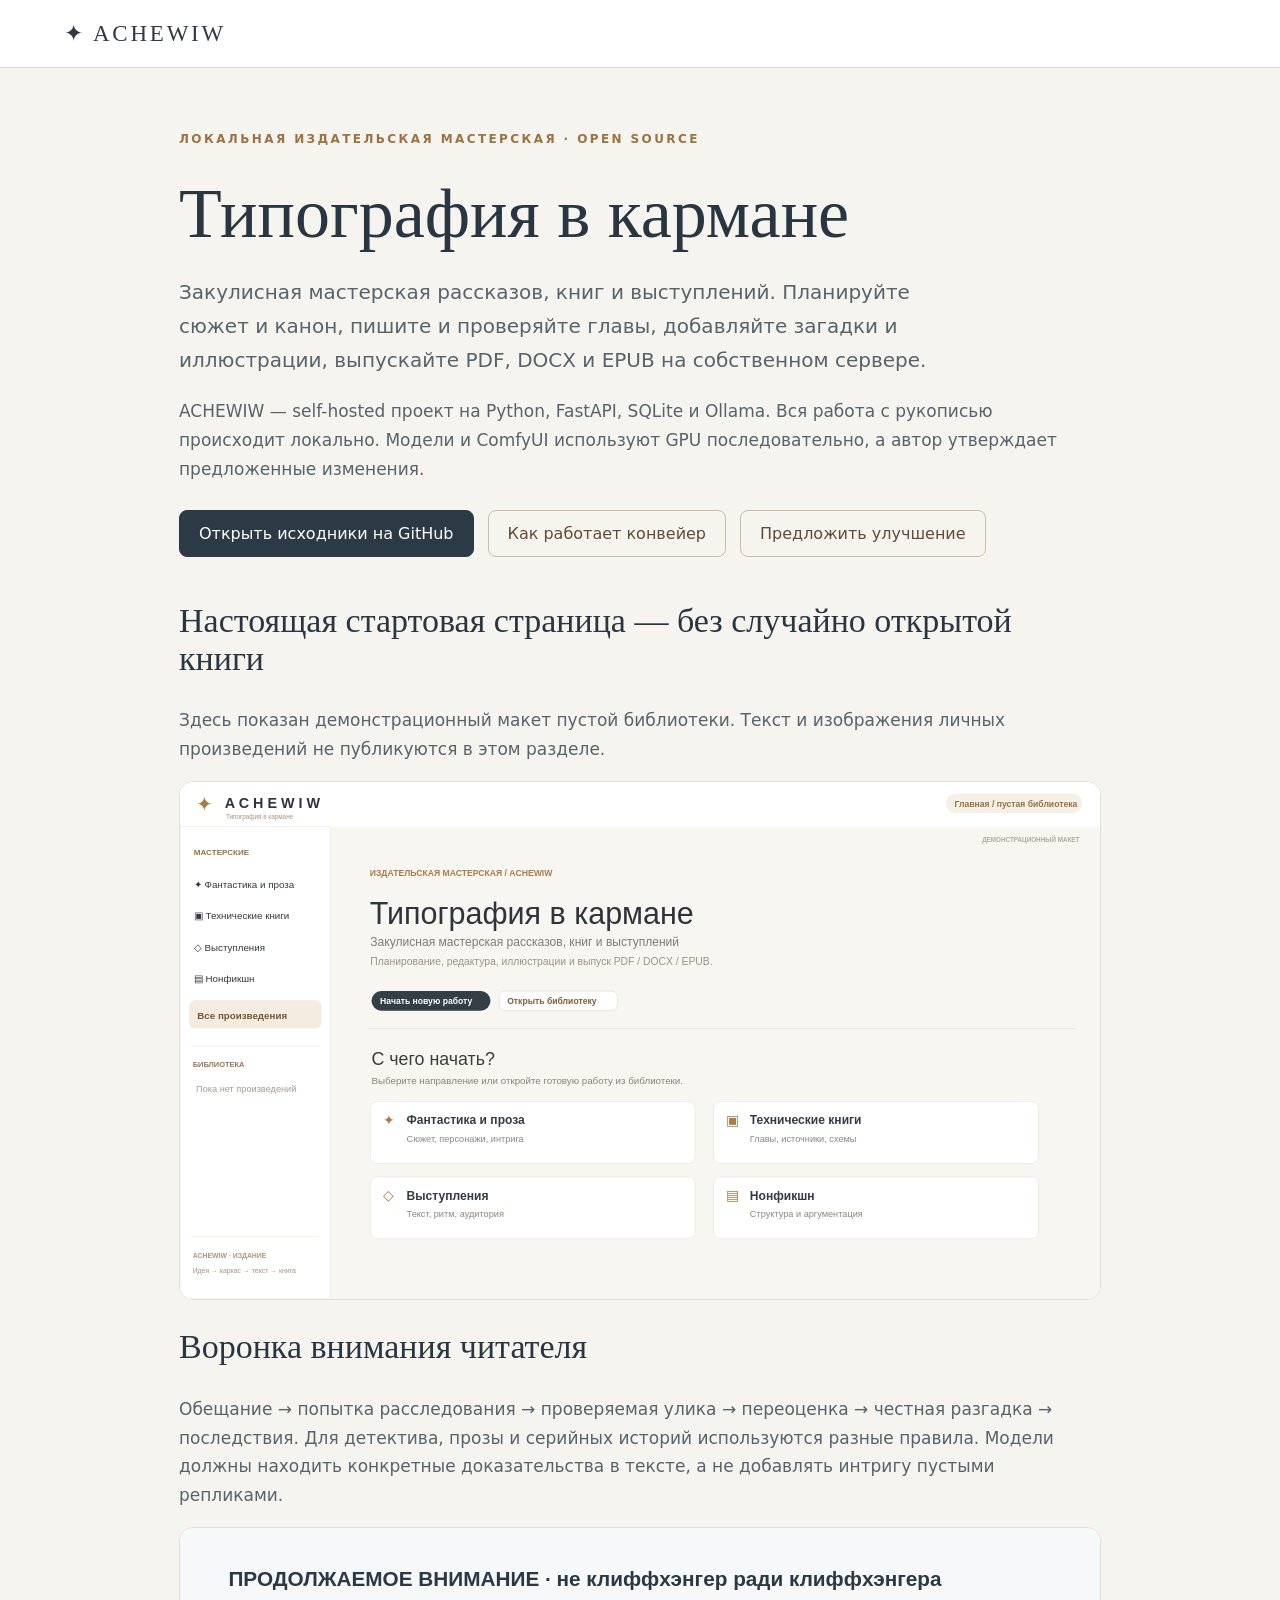
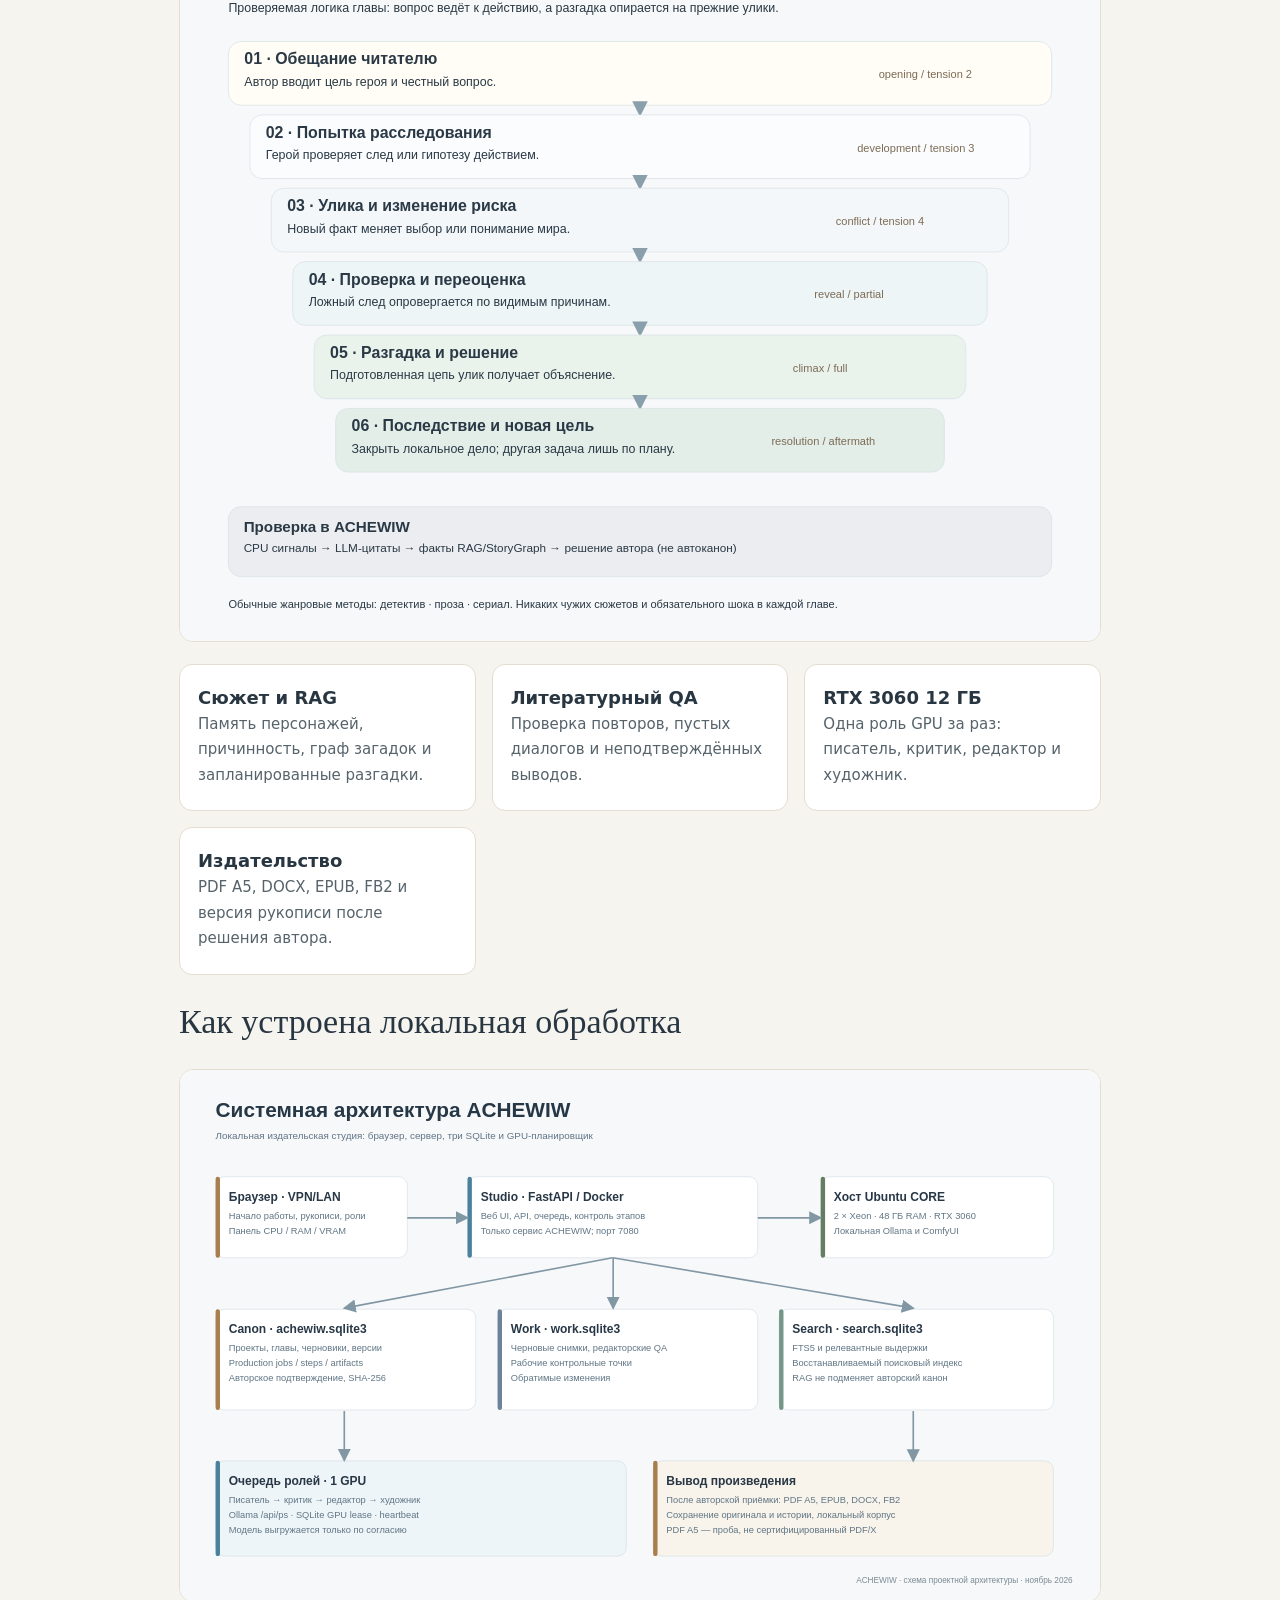
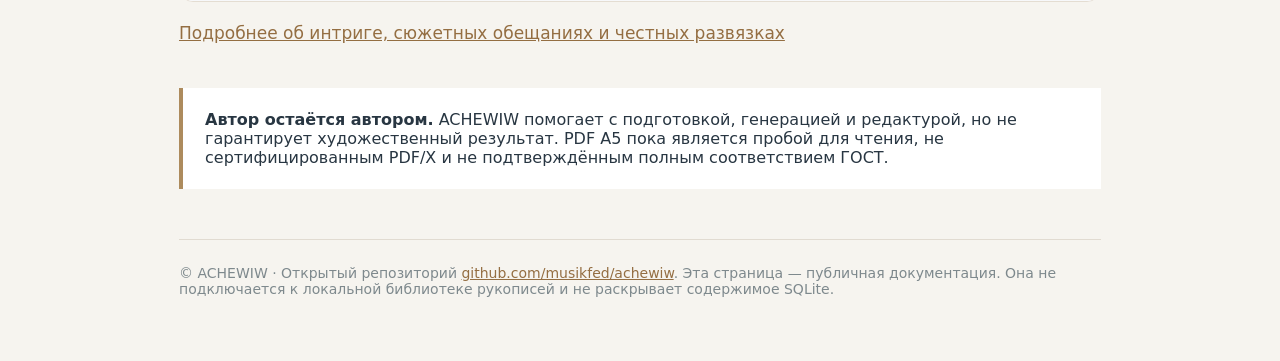
==== docs/index.html @ aec00245 "feat(discoverability): static SEO landing for optional GitHub Pages, separate from private manuscrip" ====
<!doctype html>
<html lang="ru">
<head>
  <meta charset="utf-8">
  <meta name="viewport" content="width=device-width,initial-scale=1">
  <title>ACHEWIW — Типография в кармане | Локальный ИИ для книг, рассказов и EPUB</title>
  <meta name="description" content="ACHEWIW — локальная издательская студия на Ollama, FastAPI и SQLite. Планируйте романы, интриги и загадки, проверяйте рукописи, создавайте иллюстрации и выпускайте PDF, DOCX, EPUB.">
  <meta name="robots" content="index,follow">
  <link rel="canonical" href="https://musikfed.github.io/achewiw/">
  <meta property="og:type" content="website">
  <meta property="og:locale" content="ru_RU">
  <meta property="og:title" content="ACHEWIW — Типография в кармане">
  <meta property="og:description" content="Локальный ИИ-редактор, воронка внимания, RAG, иллюстрации и выпуск EPUB/PDF/DOCX. Автор контролирует рукопись.">
  <meta property="og:url" content="https://musikfed.github.io/achewiw/">
  <meta property="og:image" content="https://musikfed.github.io/achewiw/media/achewiw-social-preview.svg">
  <meta name="theme-color" content="#283643">
  <script type="application/ld+json">{
    "@context":"https://schema.org",
    "@type":"SoftwareSourceCode",
    "name":"ACHEWIW — Типография в кармане",
    "alternateName":"ACHEWIW StoryEngine",
    "description":"Self-hosted book writing and publishing studio with Ollama, SQLite, RAG, author-controlled narrative QA, ComfyUI artwork and EPUB/PDF/DOCX exports.",
    "codeRepository":"https://github.com/musikfed/achewiw",
    "url":"https://musikfed.github.io/achewiw/",
    "programmingLanguage":["Python","JavaScript"],
    "keywords":"ollama, local AI writing, author-controlled editing, Russian books, EPUB, PDF, FastAPI, SQLite, ComfyUI"
  }</script>
  <style>
  :root{font-family:system-ui,-apple-system,"Segoe UI",sans-serif;color:#283642;background:#f6f4ef}
  *{box-sizing:border-box}body{margin:0}main{max-width:1050px;margin:auto;padding:clamp(20px,5vw,70px)}
  header{background:#fff;border-bottom:1px solid #e1dbd1;padding:20px clamp(20px,5vw,70px)}
  header a{font-family:Georgia,serif;color:#2c3b46;font-size:23px;letter-spacing:.12em;text-decoration:none}
  h1,h2{font-family:Georgia,serif;font-weight:400}h1{font-size:clamp(42px,6vw,70px);margin:.4em 0 .3em}
  h2{font-size:clamp(25px,3vw,34px)}.eyebrow{letter-spacing:.2em;color:#9a7342;font-size:12px;font-weight:700}
  p{line-height:1.7;color:#56636b;font-size:17px}.intro{font-size:20px;max-width:780px}
  .actions{display:flex;flex-wrap:wrap;gap:14px;margin:26px 0 45px}.actions a{display:inline-block;padding:13px 19px;border-radius:8px;border:1px solid #cbbca7;text-decoration:none;color:#604b37}
  .actions .main{background:#2c3a45;border-color:#2c3a45;color:#fff}
  img{display:block;max-width:100%;height:auto;border:1px solid #e4ddd2;border-radius:14px;background:white}
  .grid{display:grid;grid-template-columns:repeat(auto-fit,minmax(240px,1fr));gap:16px;margin:22px 0}
  .grid article{background:#fff;border:1px solid #e5ddd2;border-radius:13px;padding:18px}
  .grid h3{font-size:18px;margin:4px 0}.grid p{margin:4px 0;font-size:15px}
  .note{padding:22px;border-left:4px solid #ad8b5d;background:#fff;margin:40px 0}
  footer{border-top:1px solid #e1dbd1;padding-top:25px;margin-top:50px;font-size:14px;color:#7e898d}
  a{color:#946e42}a:focus-visible{outline:3px solid #bc8b4b;outline-offset:3px}
  </style>
</head>
<body>
<header><a href="https://github.com/musikfed/achewiw">✦ ACHEWIW</a></header>
<main>
  <div class="eyebrow">ЛОКАЛЬНАЯ ИЗДАТЕЛЬСКАЯ МАСТЕРСКАЯ · OPEN SOURCE</div>
  <h1>Типография в кармане</h1>
  <p class="intro">Закулисная мастерская рассказов, книг и выступлений. Планируйте сюжет и канон, пишите и проверяйте главы, добавляйте загадки и иллюстрации, выпускайте PDF, DOCX и EPUB на собственном сервере.</p>
  <p>ACHEWIW — self-hosted проект на Python, FastAPI, SQLite и Ollama. Вся работа с рукописью происходит локально. Модели и ComfyUI используют GPU последовательно, а автор утверждает предложенные изменения.</p>
  <div class="actions">
    <a class="main" href="https://github.com/musikfed/achewiw">Открыть исходники на GitHub</a>
    <a href="https://github.com/musikfed/achewiw/blob/main/docs/CONVEYOR-RTX3060-RU.md">Как работает конвейер</a>
    <a href="https://github.com/musikfed/achewiw/issues">Предложить улучшение</a>
  </div>
  <h2>Настоящая стартовая страница — без случайно открытой книги</h2>
  <p>Здесь показан демонстрационный макет пустой библиотеки. Текст и изображения личных произведений не публикуются в этом разделе.</p>
  <img src="media/achewiw-home.svg" alt="Главная ACHEWIW: выбор мастерской, пустая библиотека, создание книги с нуля" width="1600" height="900" loading="lazy">
  <h2>Воронка внимания читателя</h2>
  <p>Обещание → попытка расследования → проверяемая улика → переоценка → честная разгадка → последствия. Для детектива, прозы и серийных историй используются разные правила. Модели должны находить конкретные доказательства в тексте, а не добавлять интригу пустыми репликами.</p>
  <img src="architecture/architecture-reader-attention.svg" alt="Воронка читательского внимания: крючок, улика, расследование, развязка и последствия" width="1330" height="1030" loading="lazy">
  <div class="grid">
    <article><h3>Сюжет и RAG</h3><p>Память персонажей, причинность, граф загадок и запланированные разгадки.</p></article>
    <article><h3>Литературный QA</h3><p>Проверка повторов, пустых диалогов и неподтверждённых выводов.</p></article>
    <article><h3>RTX 3060 12 ГБ</h3><p>Одна роль GPU за раз: писатель, критик, редактор и художник.</p></article>
    <article><h3>Издательство</h3><p>PDF A5, DOCX, EPUB, FB2 и версия рукописи после решения автора.</p></article>
  </div>
  <h2>Как устроена локальная обработка</h2>
  <img src="architecture/architecture-system.svg" alt="Архитектура ACHEWIW: локальный браузер, FastAPI, SQLite, Ollama, ComfyUI" width="1680" height="970" loading="lazy">
  <p><a href="https://github.com/musikfed/achewiw/blob/main/docs/READER-RETENTION-MYSTERY-RU.md">Подробнее об интриге, сюжетных обещаниях и честных развязках</a></p>
  <aside class="note"><strong>Автор остаётся автором.</strong> ACHEWIW помогает с подготовкой, генерацией и редактурой, но не гарантирует художественный результат. PDF A5 пока является пробой для чтения, не сертифицированным PDF/X и не подтверждённым полным соответствием ГОСТ.</aside>
  <footer>© ACHEWIW · Открытый репозиторий <a href="https://github.com/musikfed/achewiw">github.com/musikfed/achewiw</a>. Эта страница — публичная документация. Она не подключается к локальной библиотеке рукописей и не раскрывает содержимое SQLite.</footer>
</main>
</body></html>
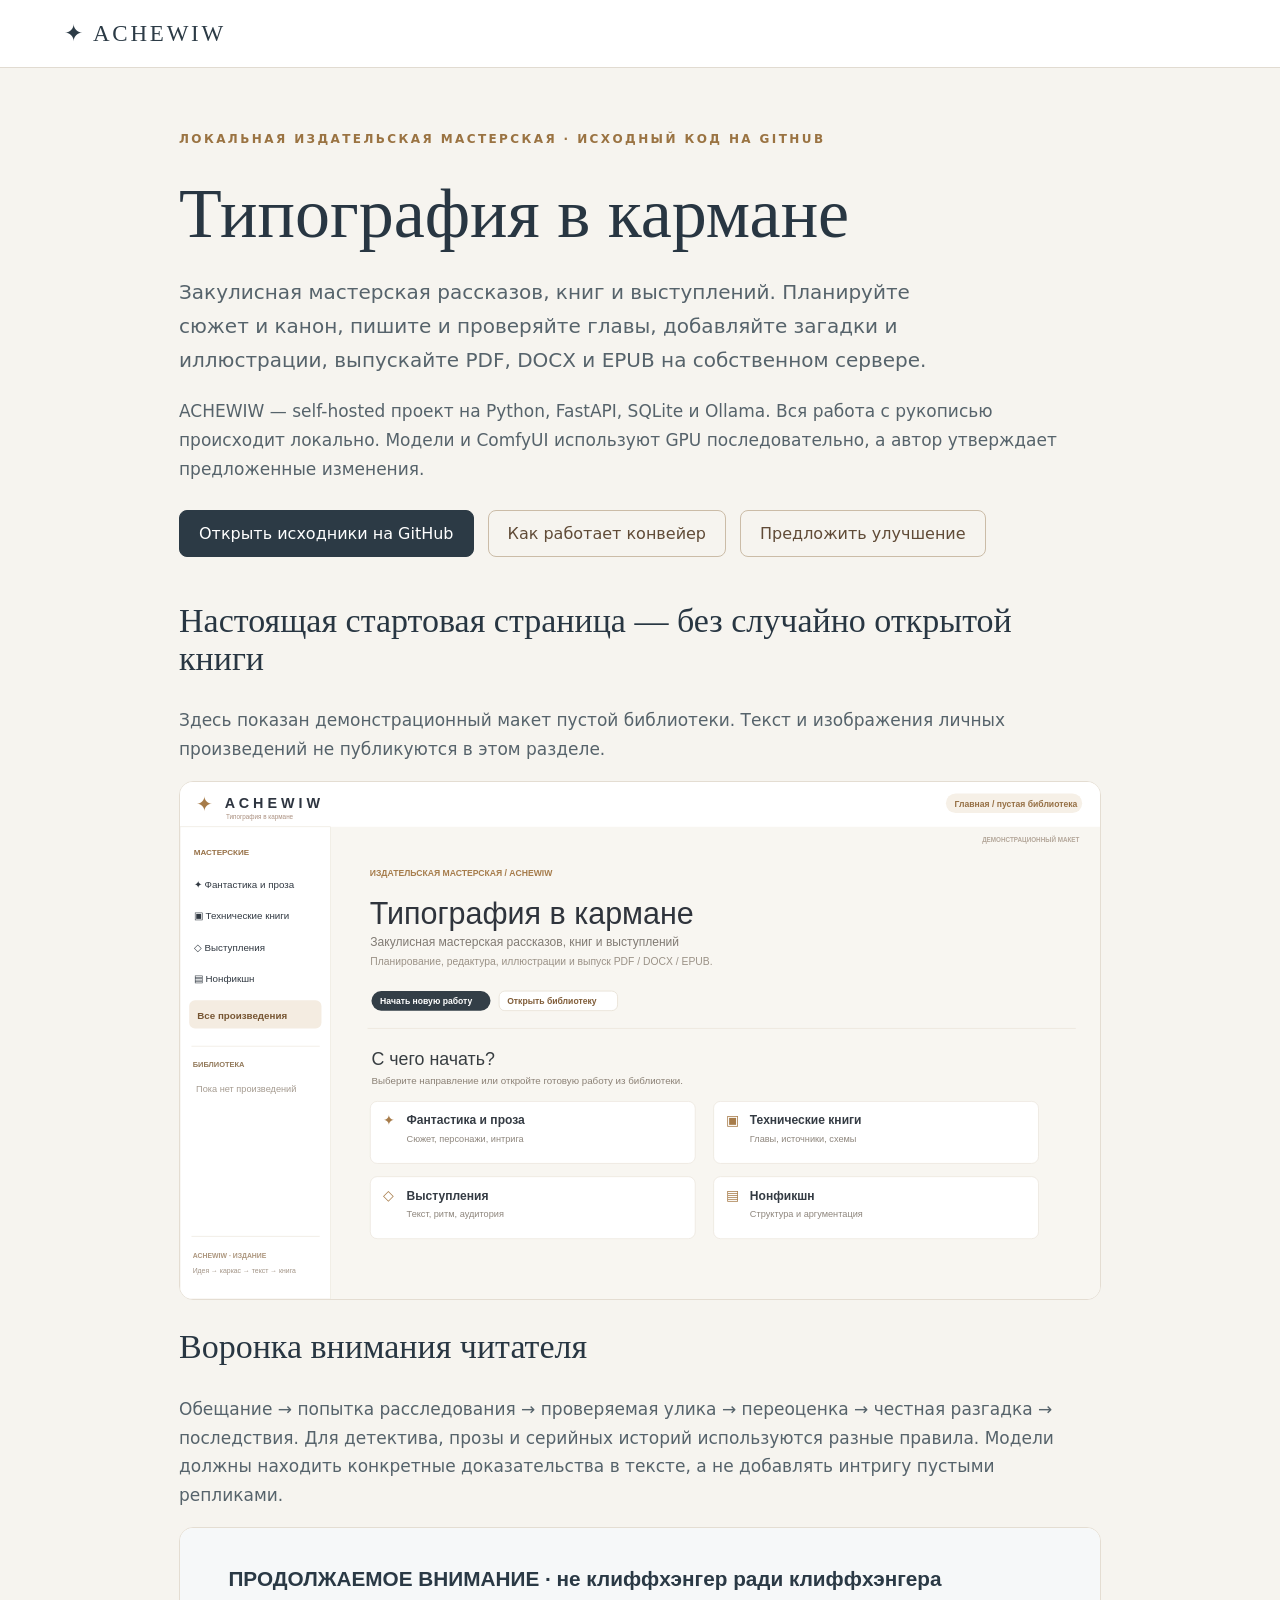
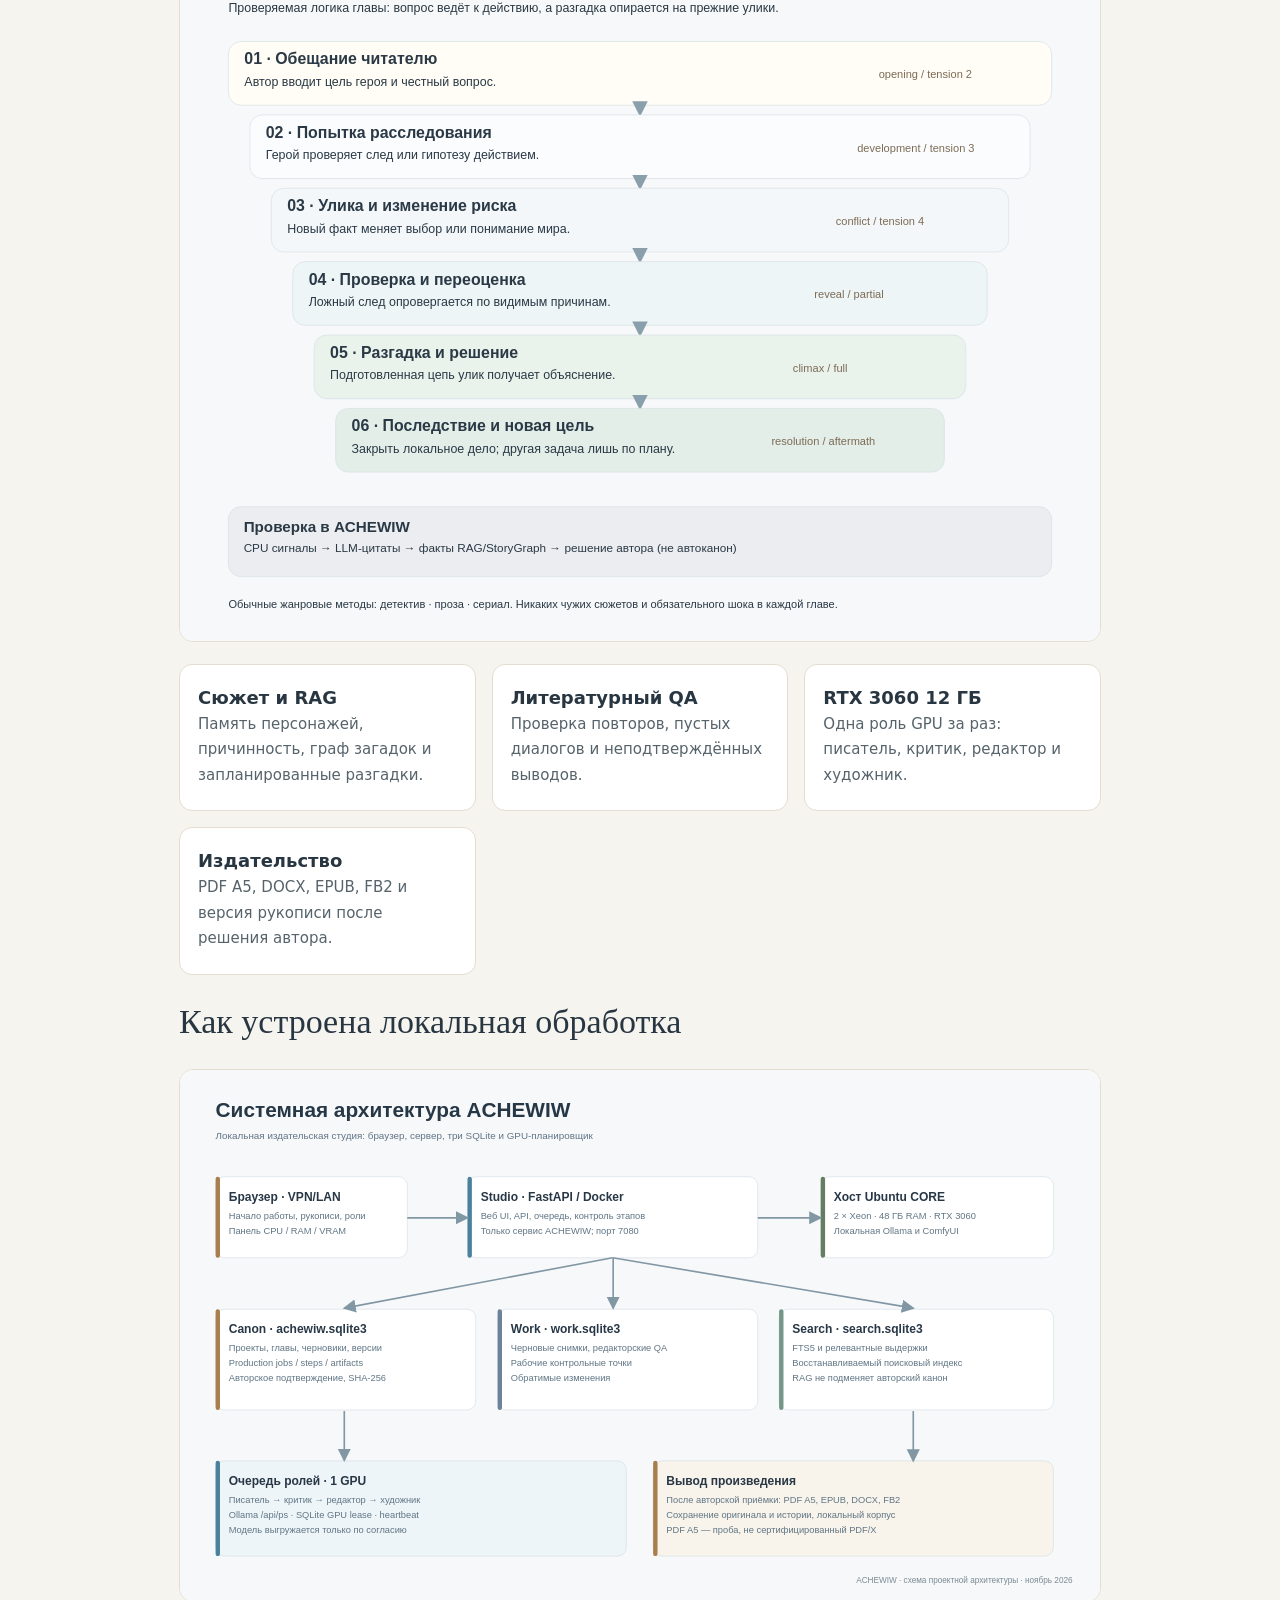
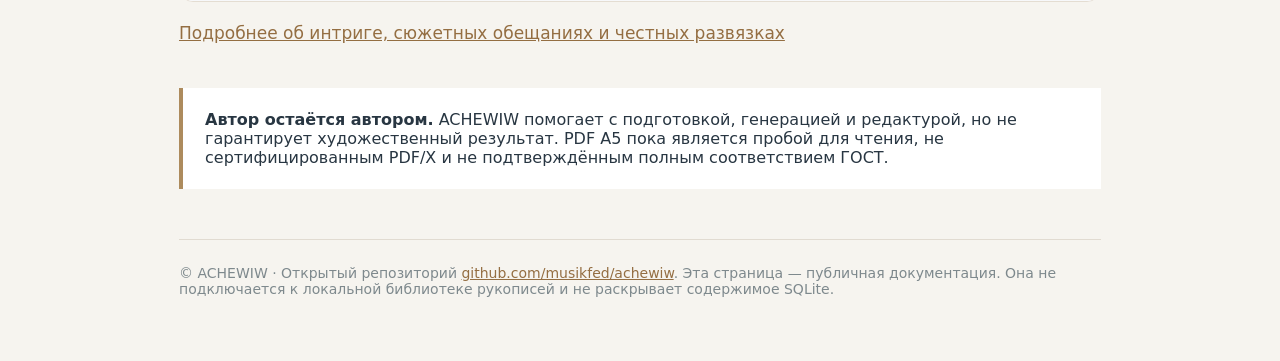
==== commit 99cece23: "docs(seo): distinguish publicly visible source from legally licensed open-source software" ====
--- a/docs/index.html
+++ b/docs/index.html
@@ -47,7 +47,7 @@
 <body>
 <header><a href="https://github.com/musikfed/achewiw">✦ ACHEWIW</a></header>
 <main>
-  <div class="eyebrow">ЛОКАЛЬНАЯ ИЗДАТЕЛЬСКАЯ МАСТЕРСКАЯ · OPEN SOURCE</div>
+  <div class="eyebrow">ЛОКАЛЬНАЯ ИЗДАТЕЛЬСКАЯ МАСТЕРСКАЯ · ИСХОДНЫЙ КОД НА GITHUB</div>
   <h1>Типография в кармане</h1>
   <p class="intro">Закулисная мастерская рассказов, книг и выступлений. Планируйте сюжет и канон, пишите и проверяйте главы, добавляйте загадки и иллюстрации, выпускайте PDF, DOCX и EPUB на собственном сервере.</p>
   <p>ACHEWIW — self-hosted проект на Python, FastAPI, SQLite и Ollama. Вся работа с рукописью происходит локально. Модели и ComfyUI используют GPU последовательно, а автор утверждает предложенные изменения.</p>
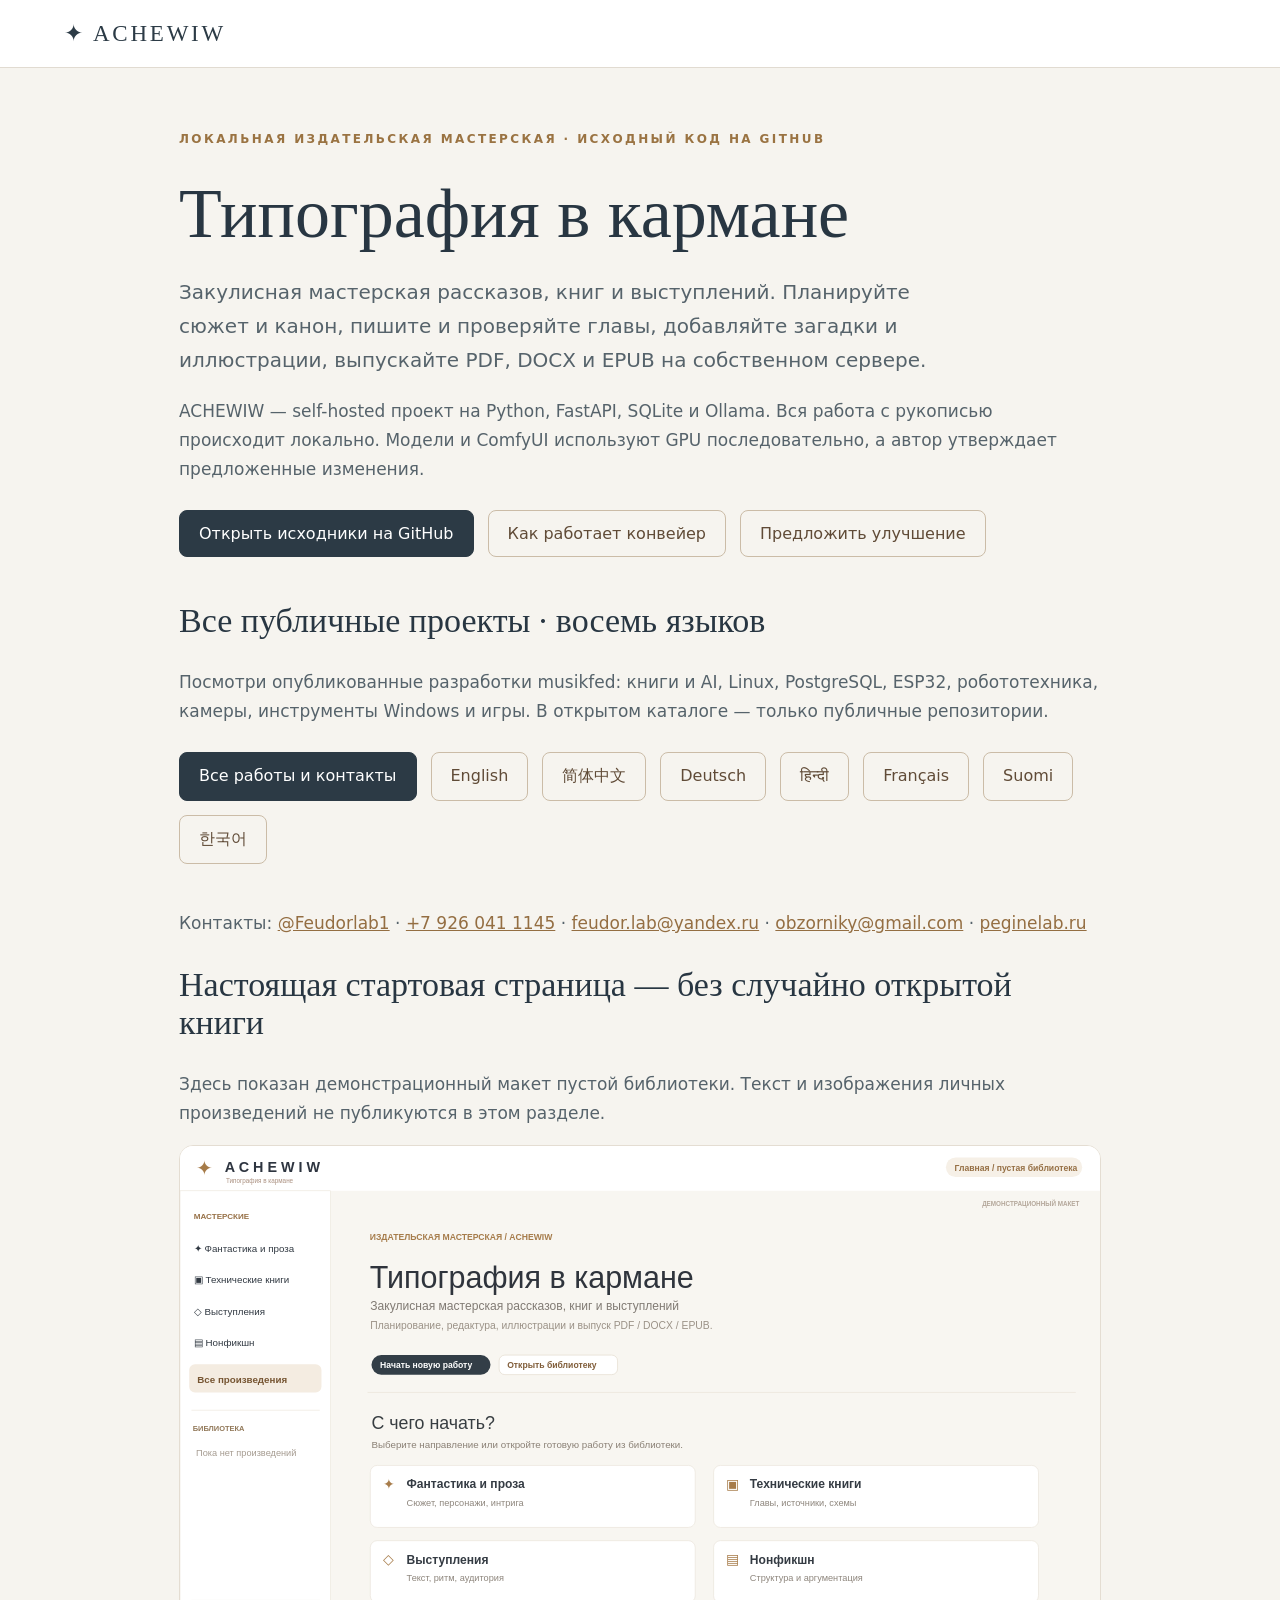
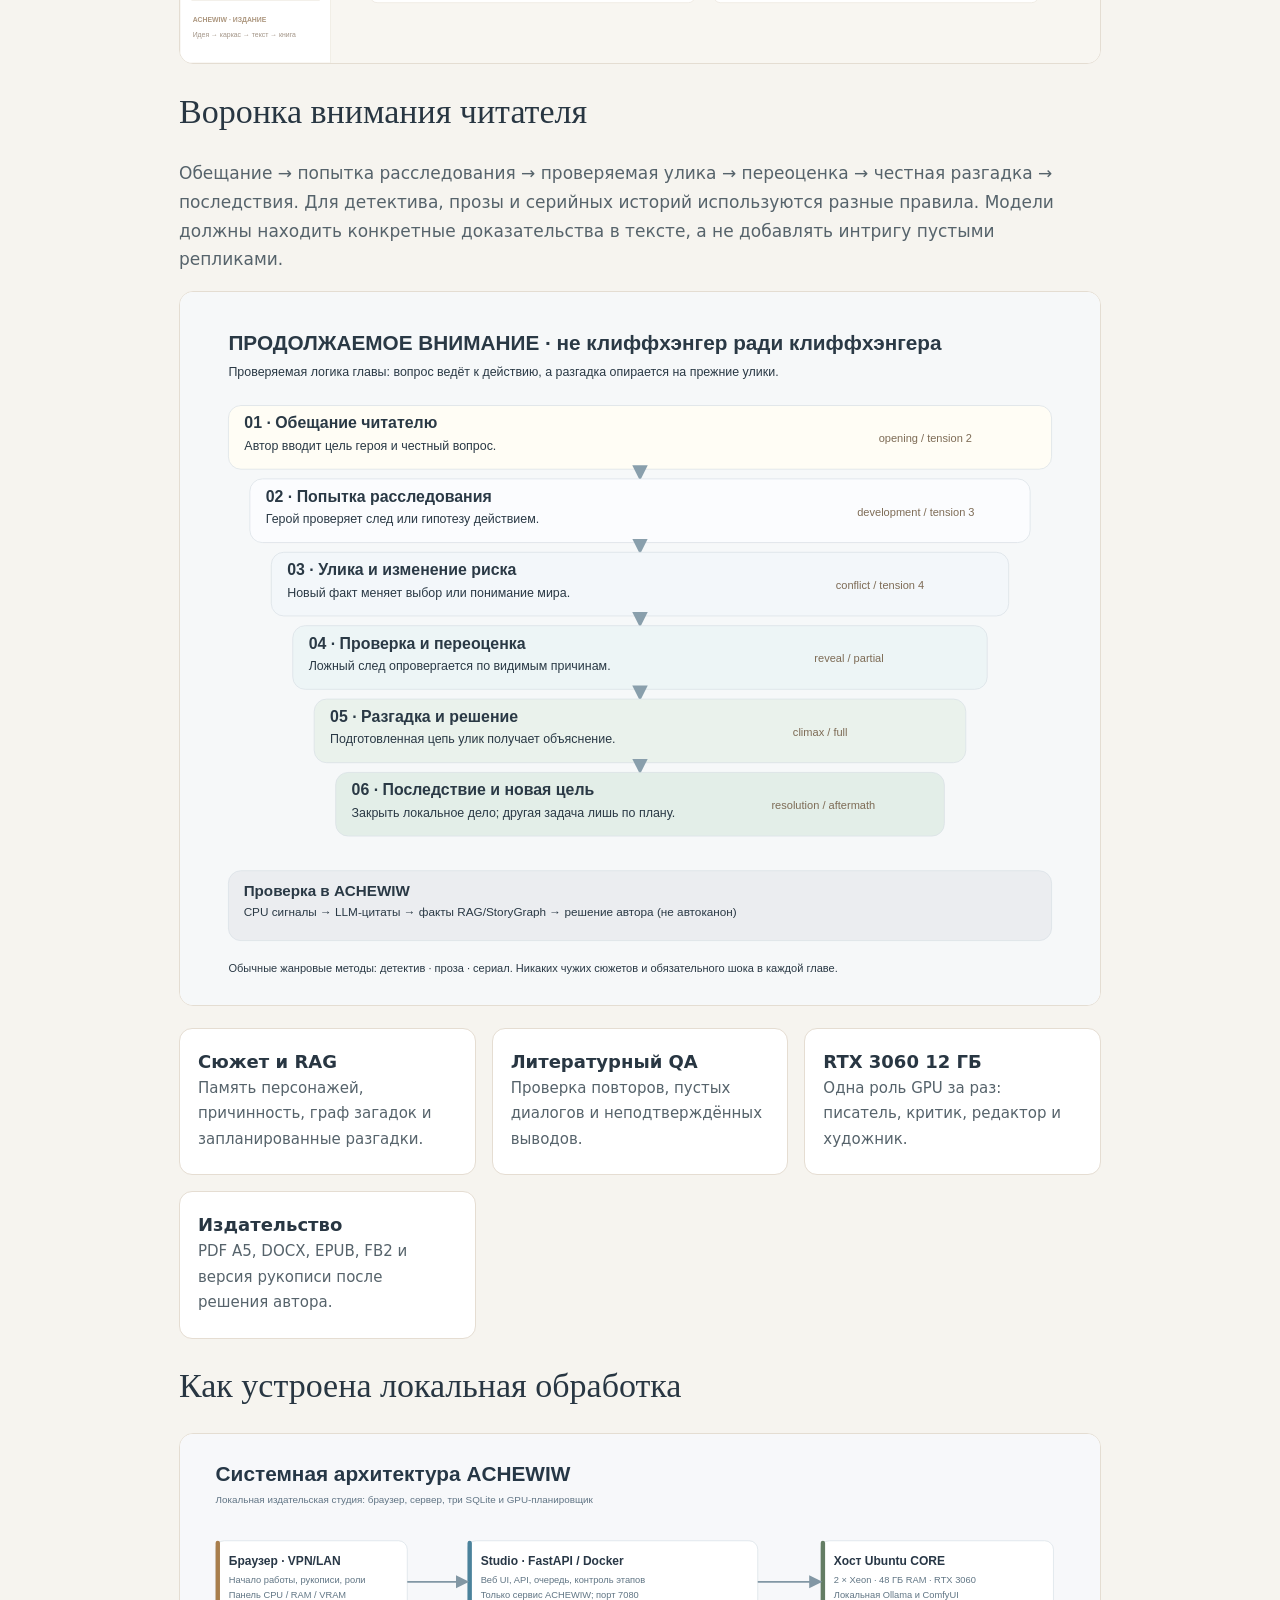
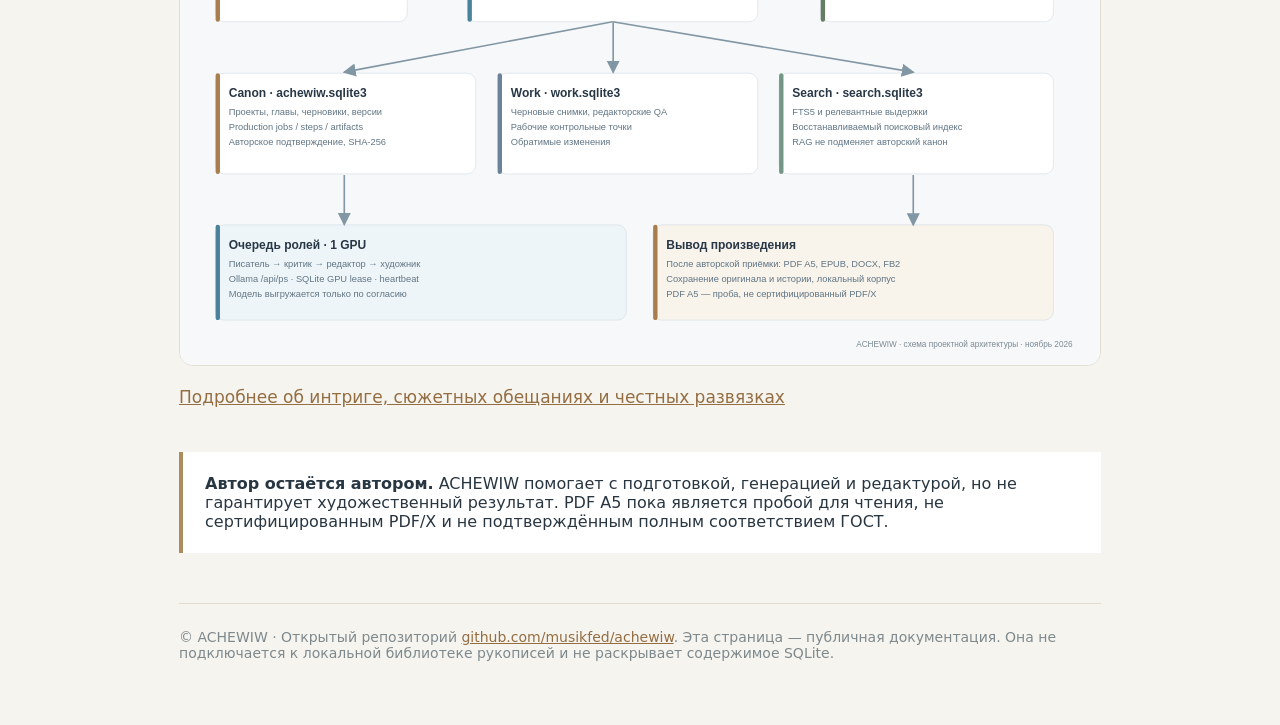
==== commit 7cdfa3e7: "feat(i18n): link eight language portfolios and user-authorized public contacts from landing" ====
--- a/docs/index.html
+++ b/docs/index.html
@@ -5,6 +5,7 @@
   <meta name="viewport" content="width=device-width,initial-scale=1">
   <title>ACHEWIW — Типография в кармане | Локальный ИИ для книг, рассказов и EPUB</title>
   <meta name="description" content="ACHEWIW — локальная издательская студия на Ollama, FastAPI и SQLite. Планируйте романы, интриги и загадки, проверяйте рукописи, создавайте иллюстрации и выпускайте PDF, DOCX, EPUB.">
+  <meta name="keywords" content="типография в кармане, ACHEWIW, локальный ИИ для книг, редактор рукописей, генератор EPUB, Ollama, литературная редактура, интрига и сюжет, PDF DOCX, RAG, издательский конвейер">
   <meta name="robots" content="index,follow">
   <link rel="canonical" href="https://musikfed.github.io/achewiw/">
   <meta property="og:type" content="website">
@@ -56,6 +57,25 @@
     <a href="https://github.com/musikfed/achewiw/blob/main/docs/CONVEYOR-RTX3060-RU.md">Как работает конвейер</a>
     <a href="https://github.com/musikfed/achewiw/issues">Предложить улучшение</a>
   </div>
+  <section aria-label="Международное портфолио и контакты">
+    <h2>Все публичные проекты · восемь языков</h2>
+    <p>Посмотри опубликованные разработки musikfed: книги и AI, Linux, PostgreSQL, ESP32, робототехника, камеры, инструменты Windows и игры. В открытом каталоге — только публичные репозитории.</p>
+    <div class="actions">
+      <a class="main" href="/achewiw/works/">Все работы и контакты</a>
+      <a href="/achewiw/works/en/" lang="en">English</a>
+      <a href="/achewiw/works/zh/" lang="zh-Hans">简体中文</a>
+      <a href="/achewiw/works/de/" lang="de">Deutsch</a>
+      <a href="/achewiw/works/hi/" lang="hi">हिन्दी</a>
+      <a href="/achewiw/works/fr/" lang="fr">Français</a>
+      <a href="/achewiw/works/fi/" lang="fi">Suomi</a>
+      <a href="/achewiw/works/ko/" lang="ko">한국어</a>
+    </div>
+    <p>Контакты: <a href="https://t.me/Feudorlab1">@Feudorlab1</a> ·
+      <a href="tel:+79260411145">+7 926 041 1145</a> ·
+      <a href="mailto:feudor.lab@yandex.ru">feudor.lab@yandex.ru</a> ·
+      <a href="mailto:obzorniky@gmail.com">obzorniky@gmail.com</a> ·
+      <a href="https://peginelab.ru/">peginelab.ru</a></p>
+  </section>
   <h2>Настоящая стартовая страница — без случайно открытой книги</h2>
   <p>Здесь показан демонстрационный макет пустой библиотеки. Текст и изображения личных произведений не публикуются в этом разделе.</p>
   <img src="media/achewiw-home.svg" alt="Главная ACHEWIW: выбор мастерской, пустая библиотека, создание книги с нуля" width="1600" height="900" loading="lazy">
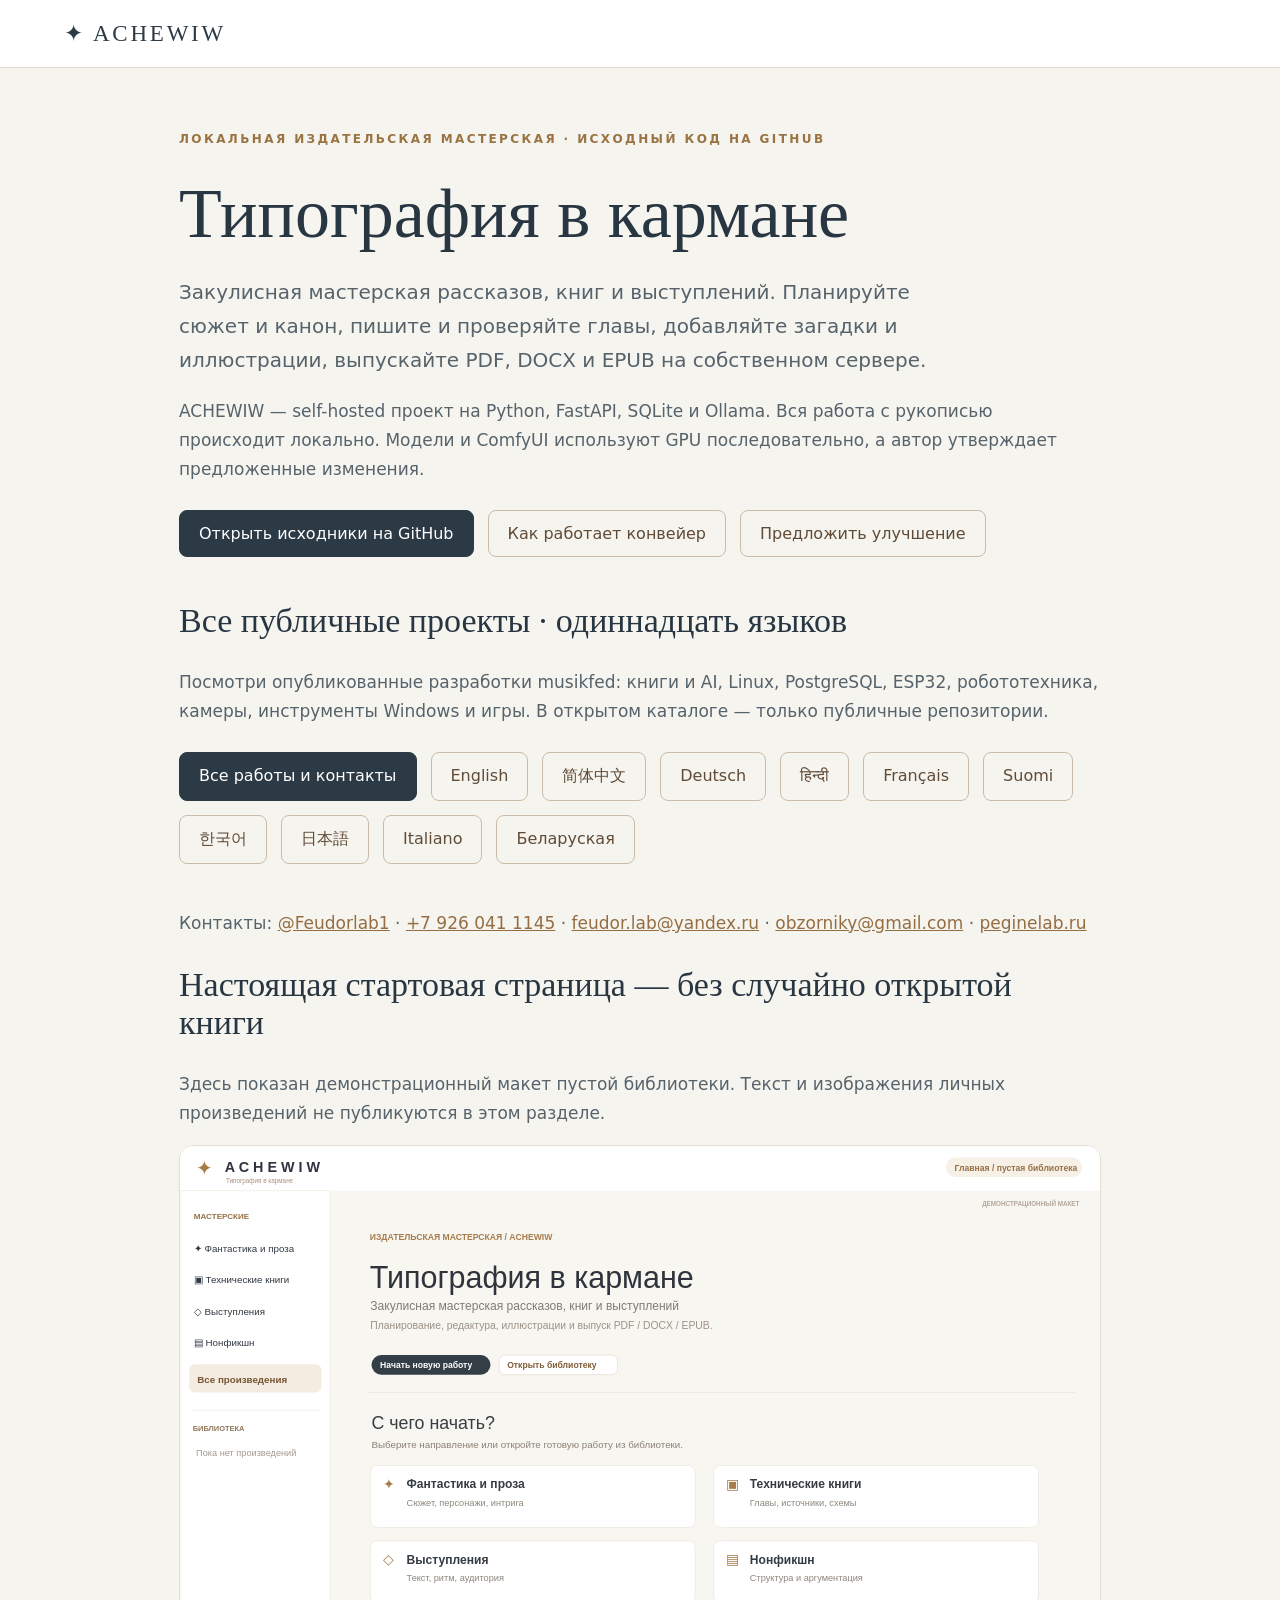
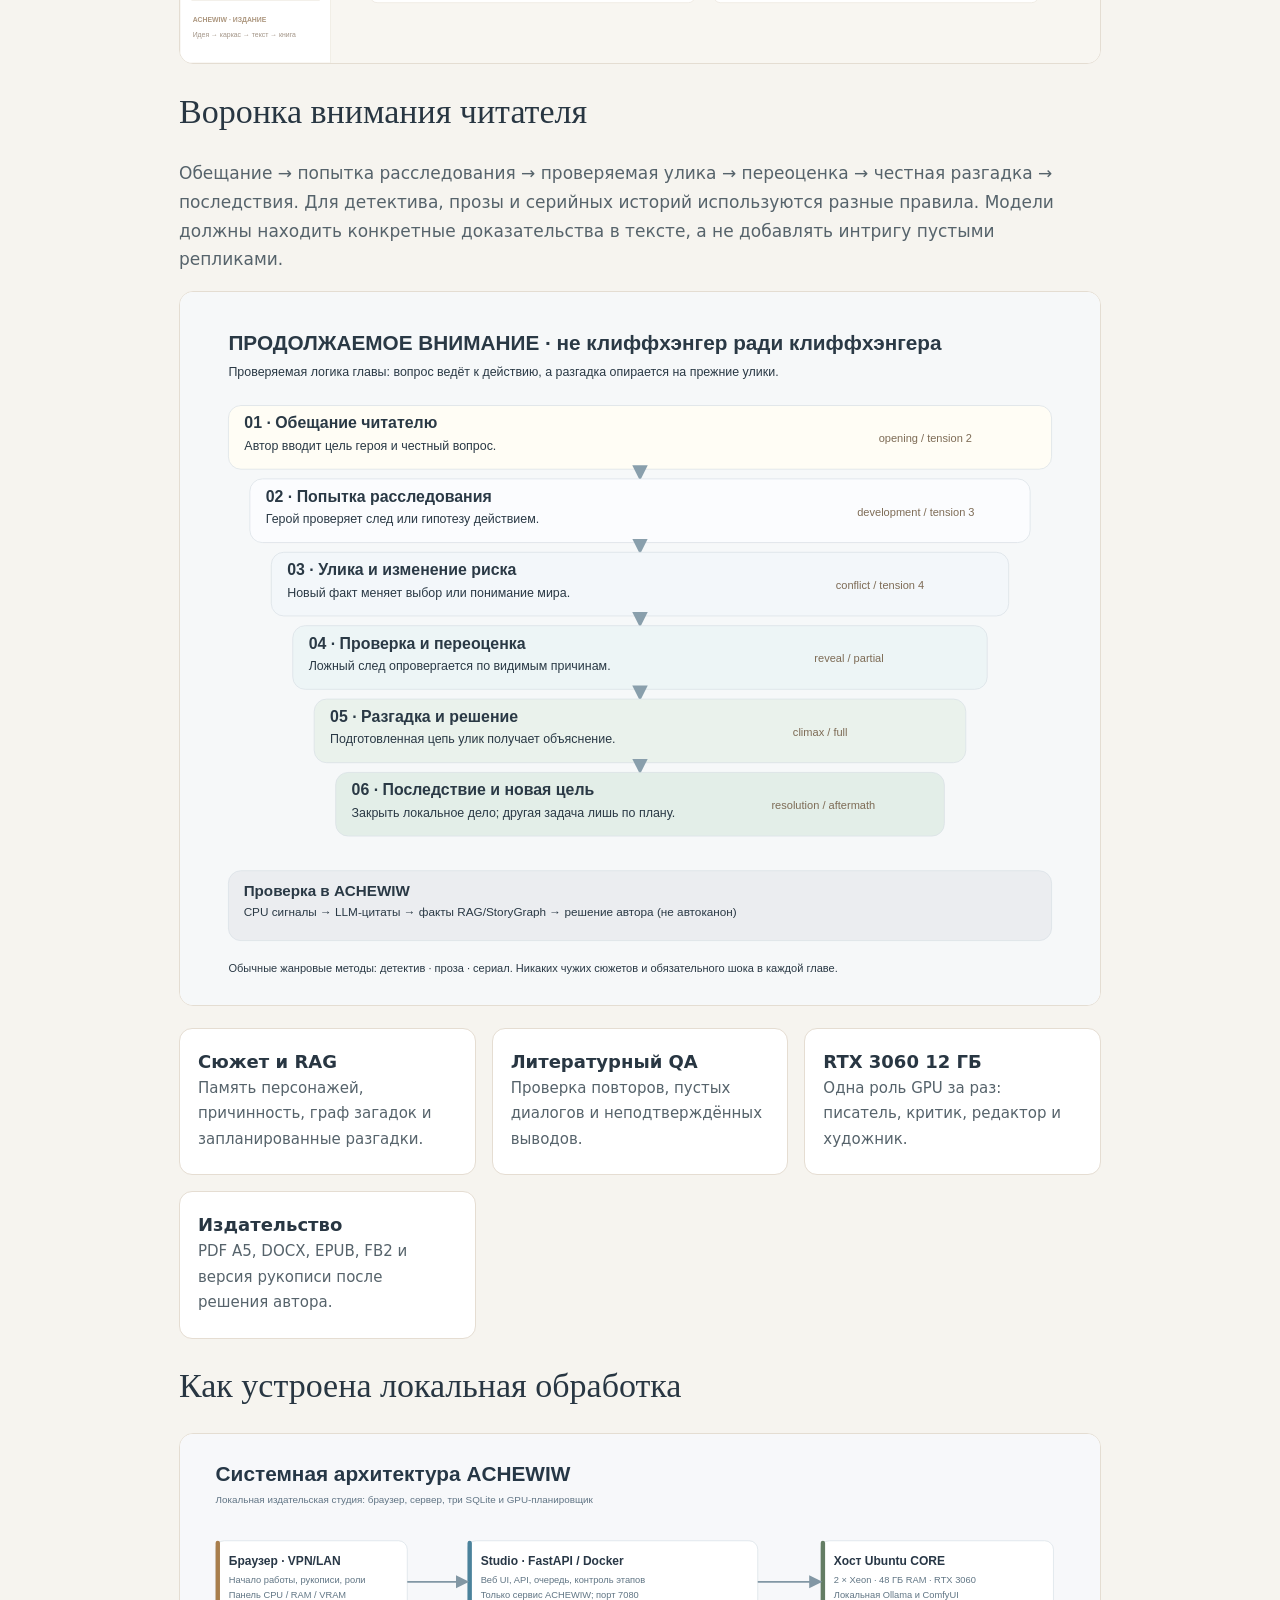
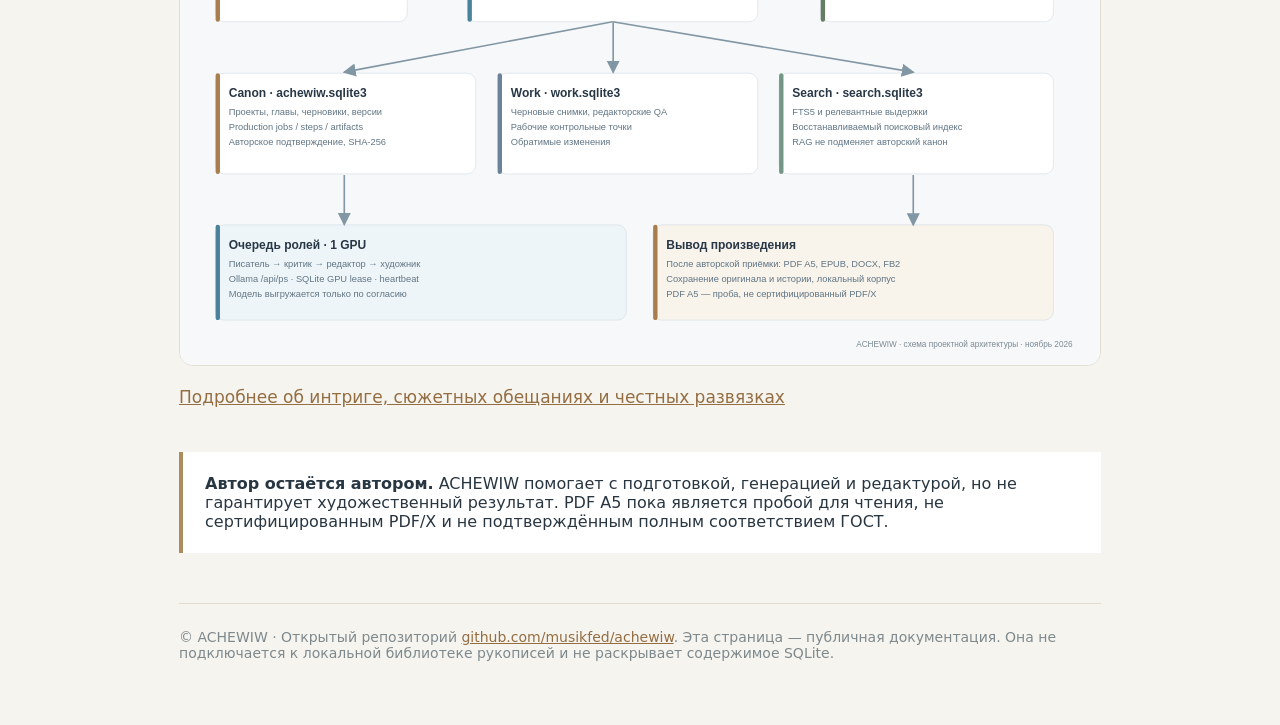
==== commit 2bec7add: "feat(i18n): expose eleven-language portfolio in public ACHEWIW landing" ====
--- a/docs/index.html
+++ b/docs/index.html
@@ -58,7 +58,7 @@
     <a href="https://github.com/musikfed/achewiw/issues">Предложить улучшение</a>
   </div>
   <section aria-label="Международное портфолио и контакты">
-    <h2>Все публичные проекты · восемь языков</h2>
+    <h2>Все публичные проекты · одиннадцать языков</h2>
     <p>Посмотри опубликованные разработки musikfed: книги и AI, Linux, PostgreSQL, ESP32, робототехника, камеры, инструменты Windows и игры. В открытом каталоге — только публичные репозитории.</p>
     <div class="actions">
       <a class="main" href="/achewiw/works/">Все работы и контакты</a>
@@ -69,6 +69,9 @@
       <a href="/achewiw/works/fr/" lang="fr">Français</a>
       <a href="/achewiw/works/fi/" lang="fi">Suomi</a>
       <a href="/achewiw/works/ko/" lang="ko">한국어</a>
+      <a href="/achewiw/works/ja/" lang="ja">日本語</a>
+      <a href="/achewiw/works/it/" lang="it">Italiano</a>
+      <a href="/achewiw/works/be/" lang="be">Беларуская</a>
     </div>
     <p>Контакты: <a href="https://t.me/Feudorlab1">@Feudorlab1</a> ·
       <a href="tel:+79260411145">+7 926 041 1145</a> ·
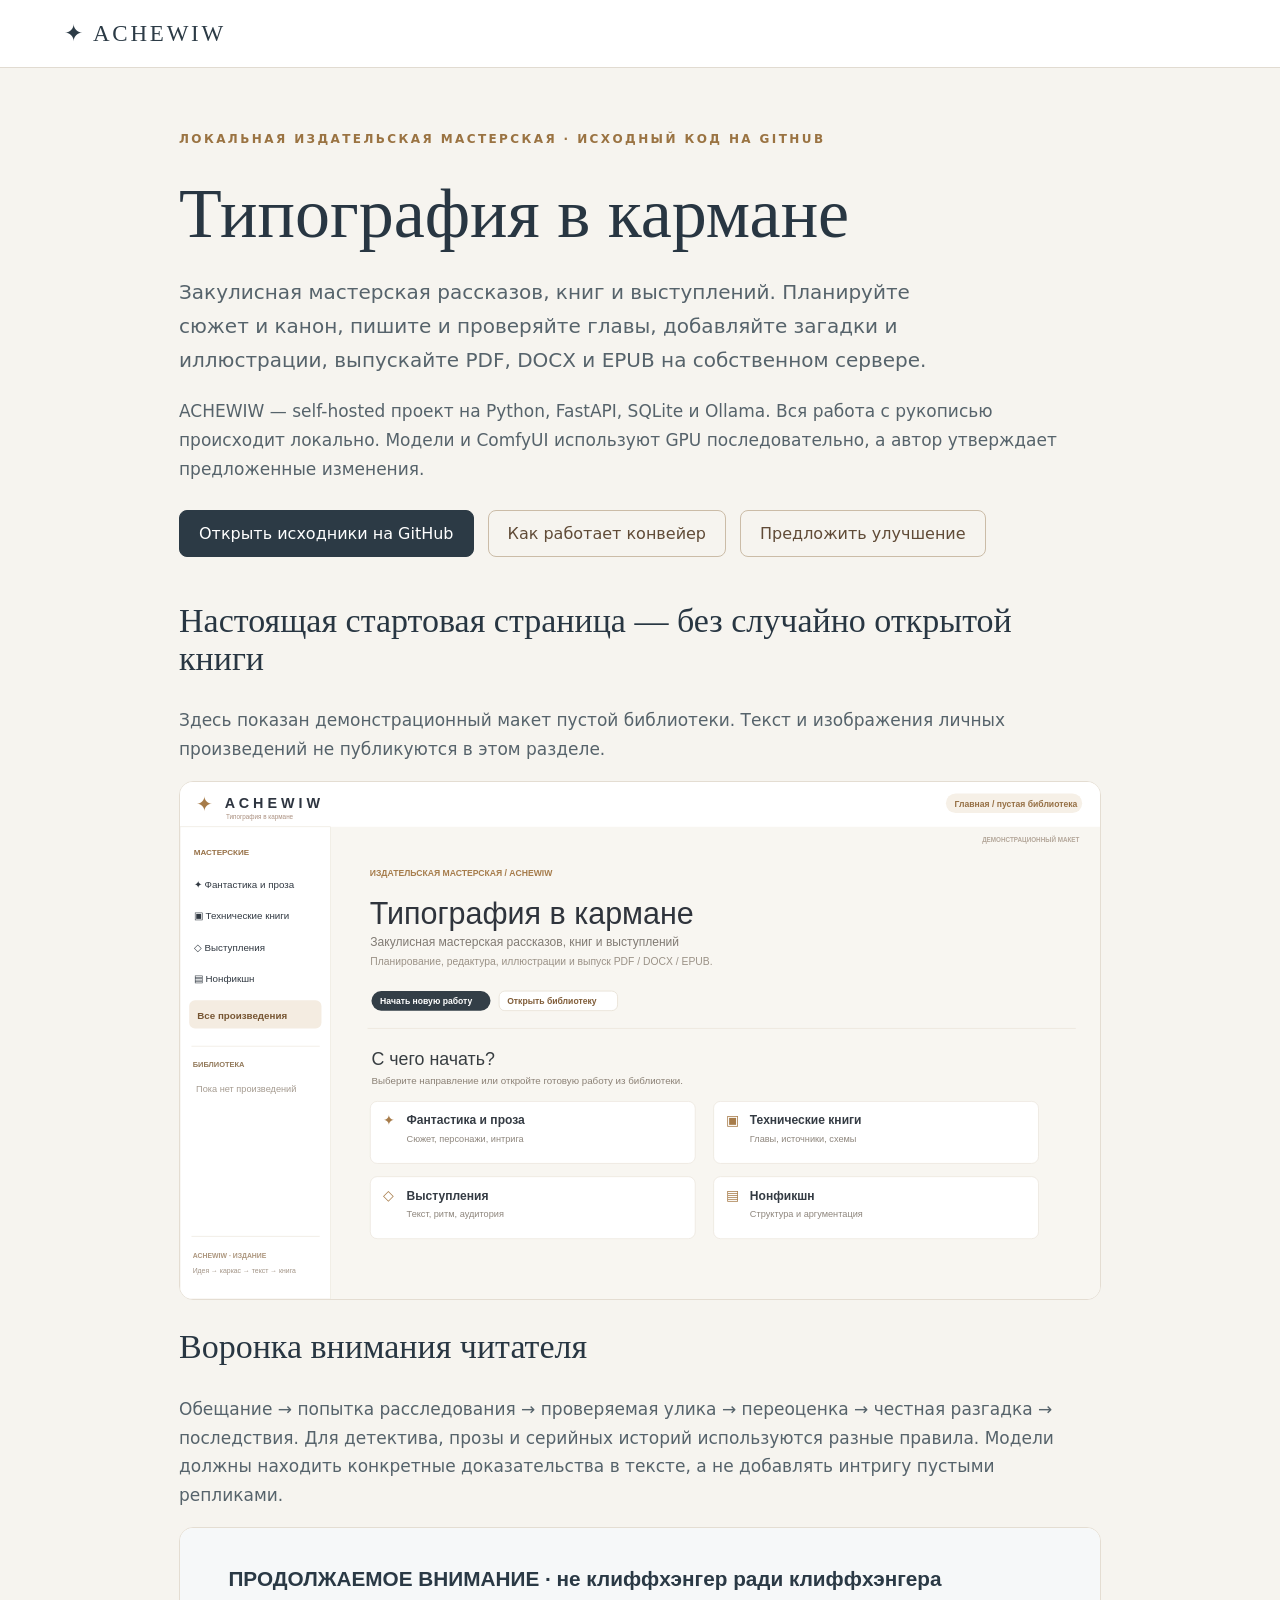
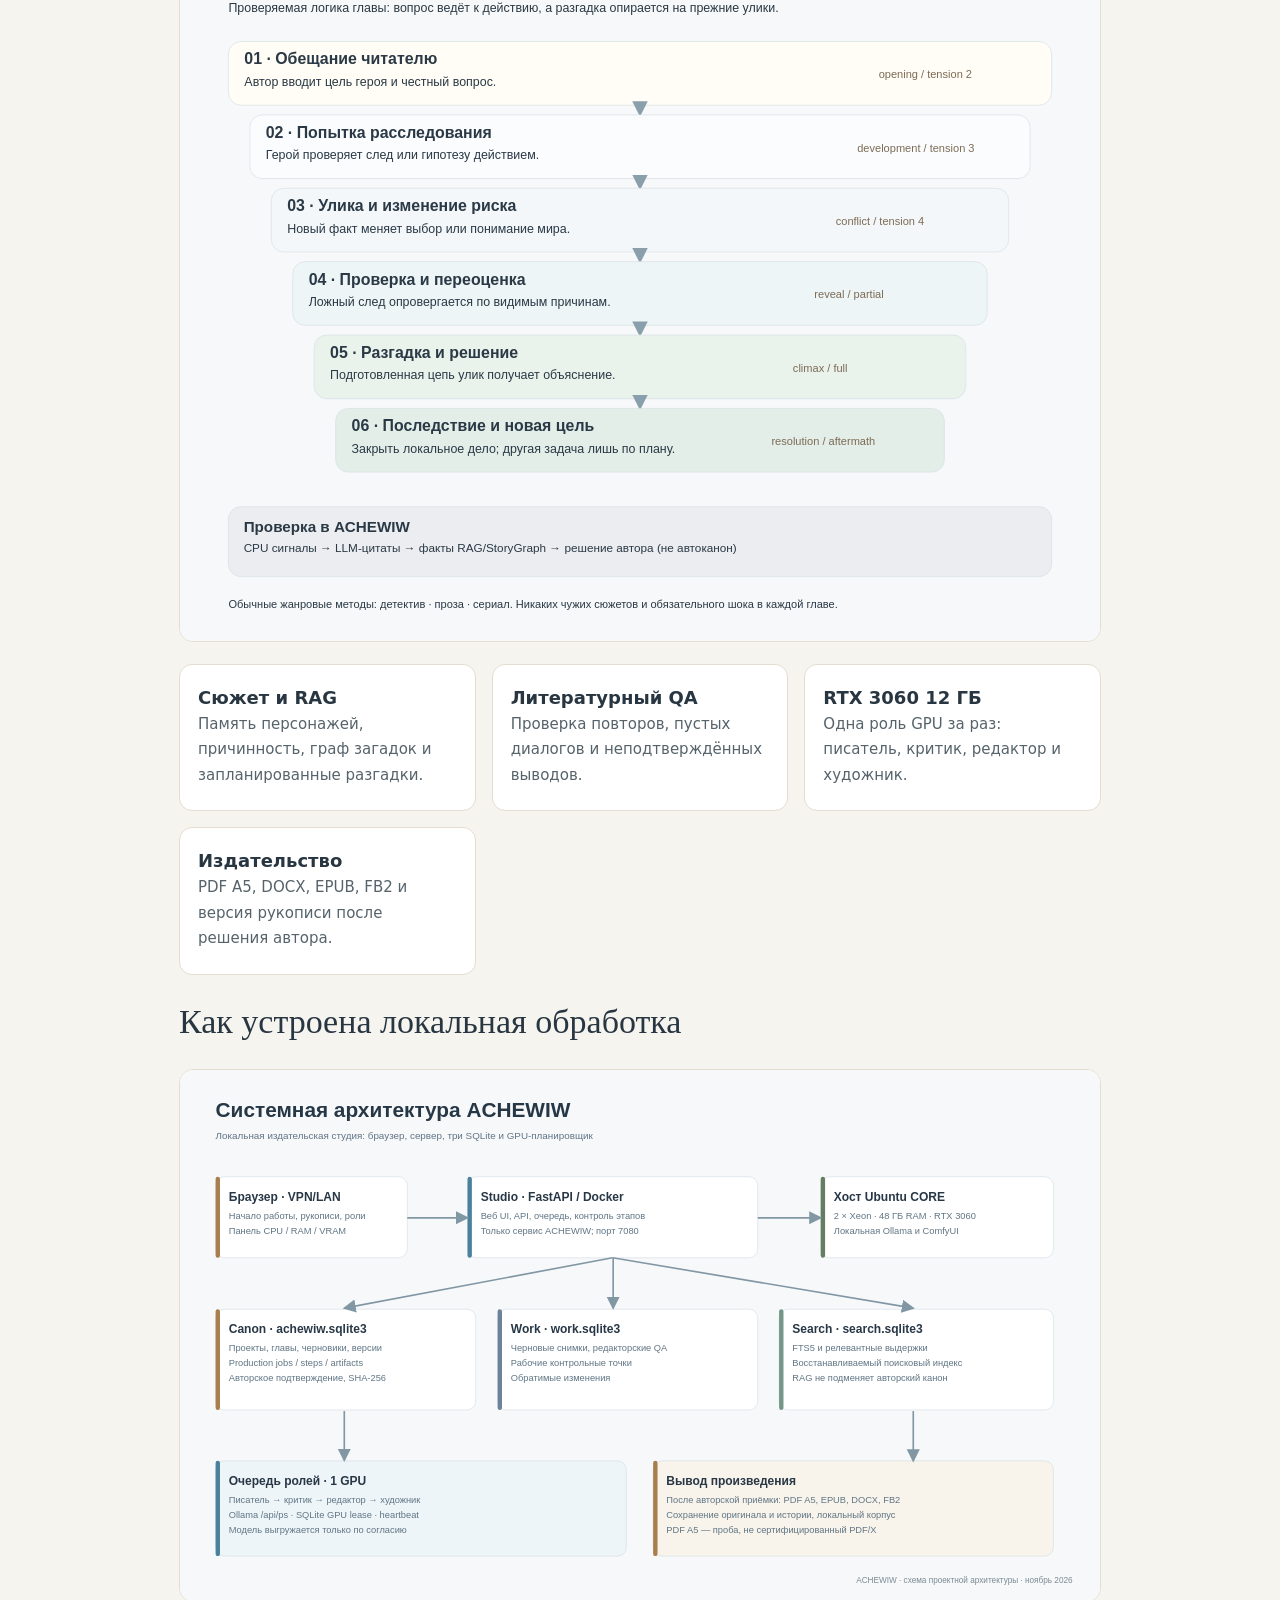
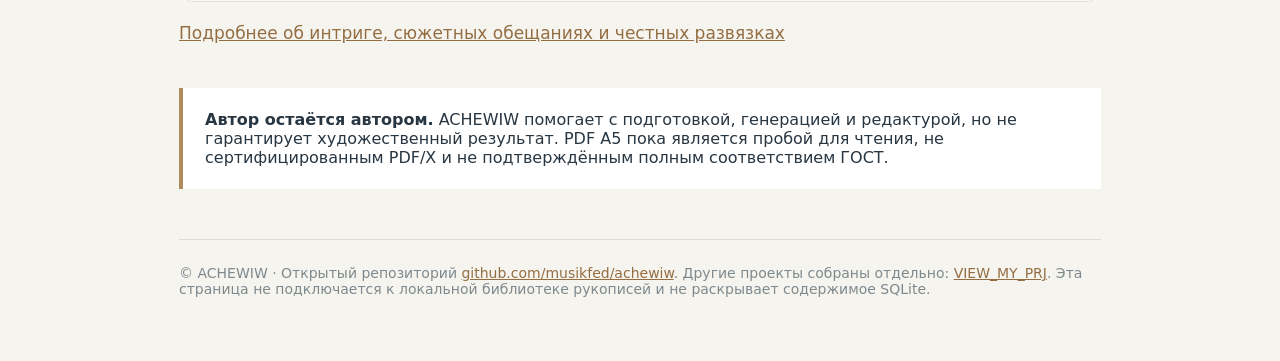
==== commit 4a7f048f: "fix(scope): restore independent ACHEWIW product homepage; move general portfolio to view_my_prj" ====
--- a/docs/index.html
+++ b/docs/index.html
@@ -57,28 +57,6 @@
     <a href="https://github.com/musikfed/achewiw/blob/main/docs/CONVEYOR-RTX3060-RU.md">Как работает конвейер</a>
     <a href="https://github.com/musikfed/achewiw/issues">Предложить улучшение</a>
   </div>
-  <section aria-label="Международное портфолио и контакты">
-    <h2>Все публичные проекты · одиннадцать языков</h2>
-    <p>Посмотри опубликованные разработки musikfed: книги и AI, Linux, PostgreSQL, ESP32, робототехника, камеры, инструменты Windows и игры. В открытом каталоге — только публичные репозитории.</p>
-    <div class="actions">
-      <a class="main" href="/achewiw/works/">Все работы и контакты</a>
-      <a href="/achewiw/works/en/" lang="en">English</a>
-      <a href="/achewiw/works/zh/" lang="zh-Hans">简体中文</a>
-      <a href="/achewiw/works/de/" lang="de">Deutsch</a>
-      <a href="/achewiw/works/hi/" lang="hi">हिन्दी</a>
-      <a href="/achewiw/works/fr/" lang="fr">Français</a>
-      <a href="/achewiw/works/fi/" lang="fi">Suomi</a>
-      <a href="/achewiw/works/ko/" lang="ko">한국어</a>
-      <a href="/achewiw/works/ja/" lang="ja">日本語</a>
-      <a href="/achewiw/works/it/" lang="it">Italiano</a>
-      <a href="/achewiw/works/be/" lang="be">Беларуская</a>
-    </div>
-    <p>Контакты: <a href="https://t.me/Feudorlab1">@Feudorlab1</a> ·
-      <a href="tel:+79260411145">+7 926 041 1145</a> ·
-      <a href="mailto:feudor.lab@yandex.ru">feudor.lab@yandex.ru</a> ·
-      <a href="mailto:obzorniky@gmail.com">obzorniky@gmail.com</a> ·
-      <a href="https://peginelab.ru/">peginelab.ru</a></p>
-  </section>
   <h2>Настоящая стартовая страница — без случайно открытой книги</h2>
   <p>Здесь показан демонстрационный макет пустой библиотеки. Текст и изображения личных произведений не публикуются в этом разделе.</p>
   <img src="media/achewiw-home.svg" alt="Главная ACHEWIW: выбор мастерской, пустая библиотека, создание книги с нуля" width="1600" height="900" loading="lazy">
@@ -95,6 +73,6 @@
   <img src="architecture/architecture-system.svg" alt="Архитектура ACHEWIW: локальный браузер, FastAPI, SQLite, Ollama, ComfyUI" width="1680" height="970" loading="lazy">
   <p><a href="https://github.com/musikfed/achewiw/blob/main/docs/READER-RETENTION-MYSTERY-RU.md">Подробнее об интриге, сюжетных обещаниях и честных развязках</a></p>
   <aside class="note"><strong>Автор остаётся автором.</strong> ACHEWIW помогает с подготовкой, генерацией и редактурой, но не гарантирует художественный результат. PDF A5 пока является пробой для чтения, не сертифицированным PDF/X и не подтверждённым полным соответствием ГОСТ.</aside>
-  <footer>© ACHEWIW · Открытый репозиторий <a href="https://github.com/musikfed/achewiw">github.com/musikfed/achewiw</a>. Эта страница — публичная документация. Она не подключается к локальной библиотеке рукописей и не раскрывает содержимое SQLite.</footer>
+  <footer>© ACHEWIW · Открытый репозиторий <a href="https://github.com/musikfed/achewiw">github.com/musikfed/achewiw</a>. Другие проекты собраны отдельно: <a href="https://github.com/musikfed/view_my_prj">VIEW_MY_PRJ</a>. Эта страница не подключается к локальной библиотеке рукописей и не раскрывает содержимое SQLite.</footer>
 </main>
 </body></html>
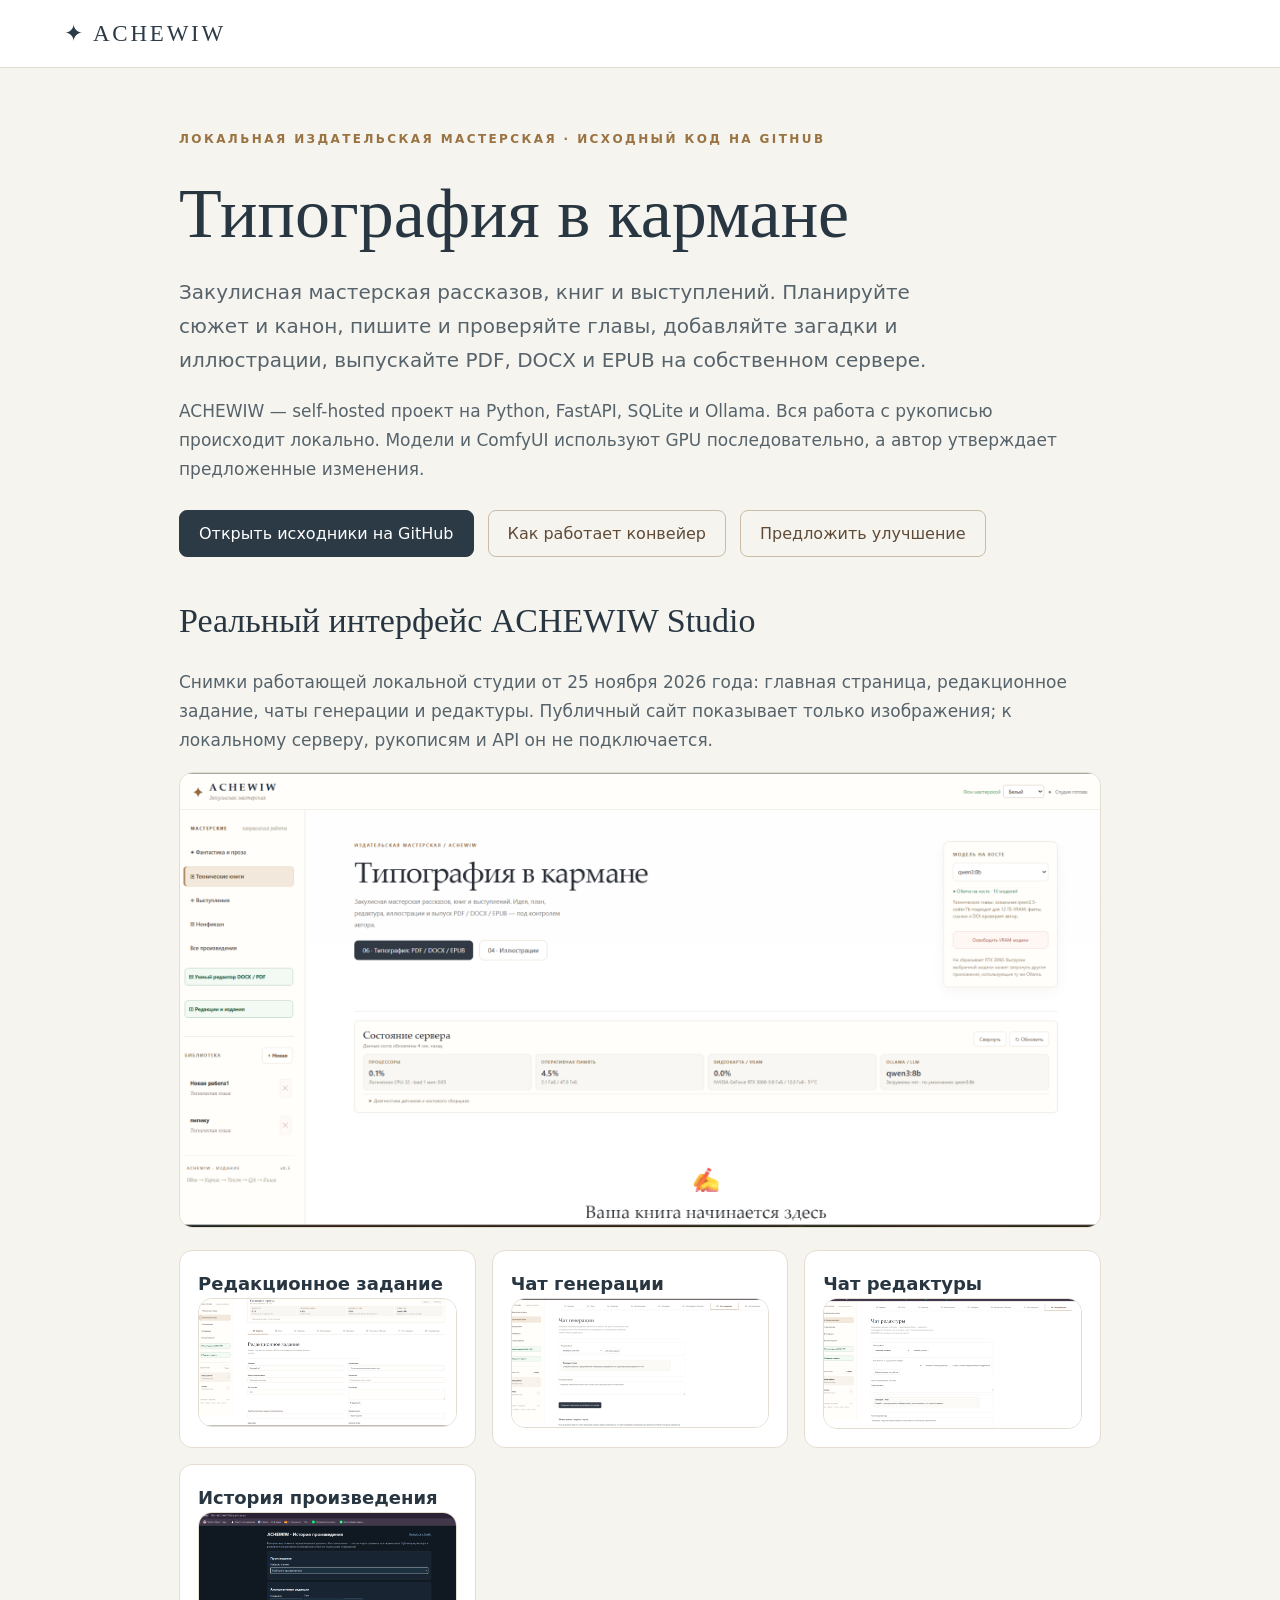
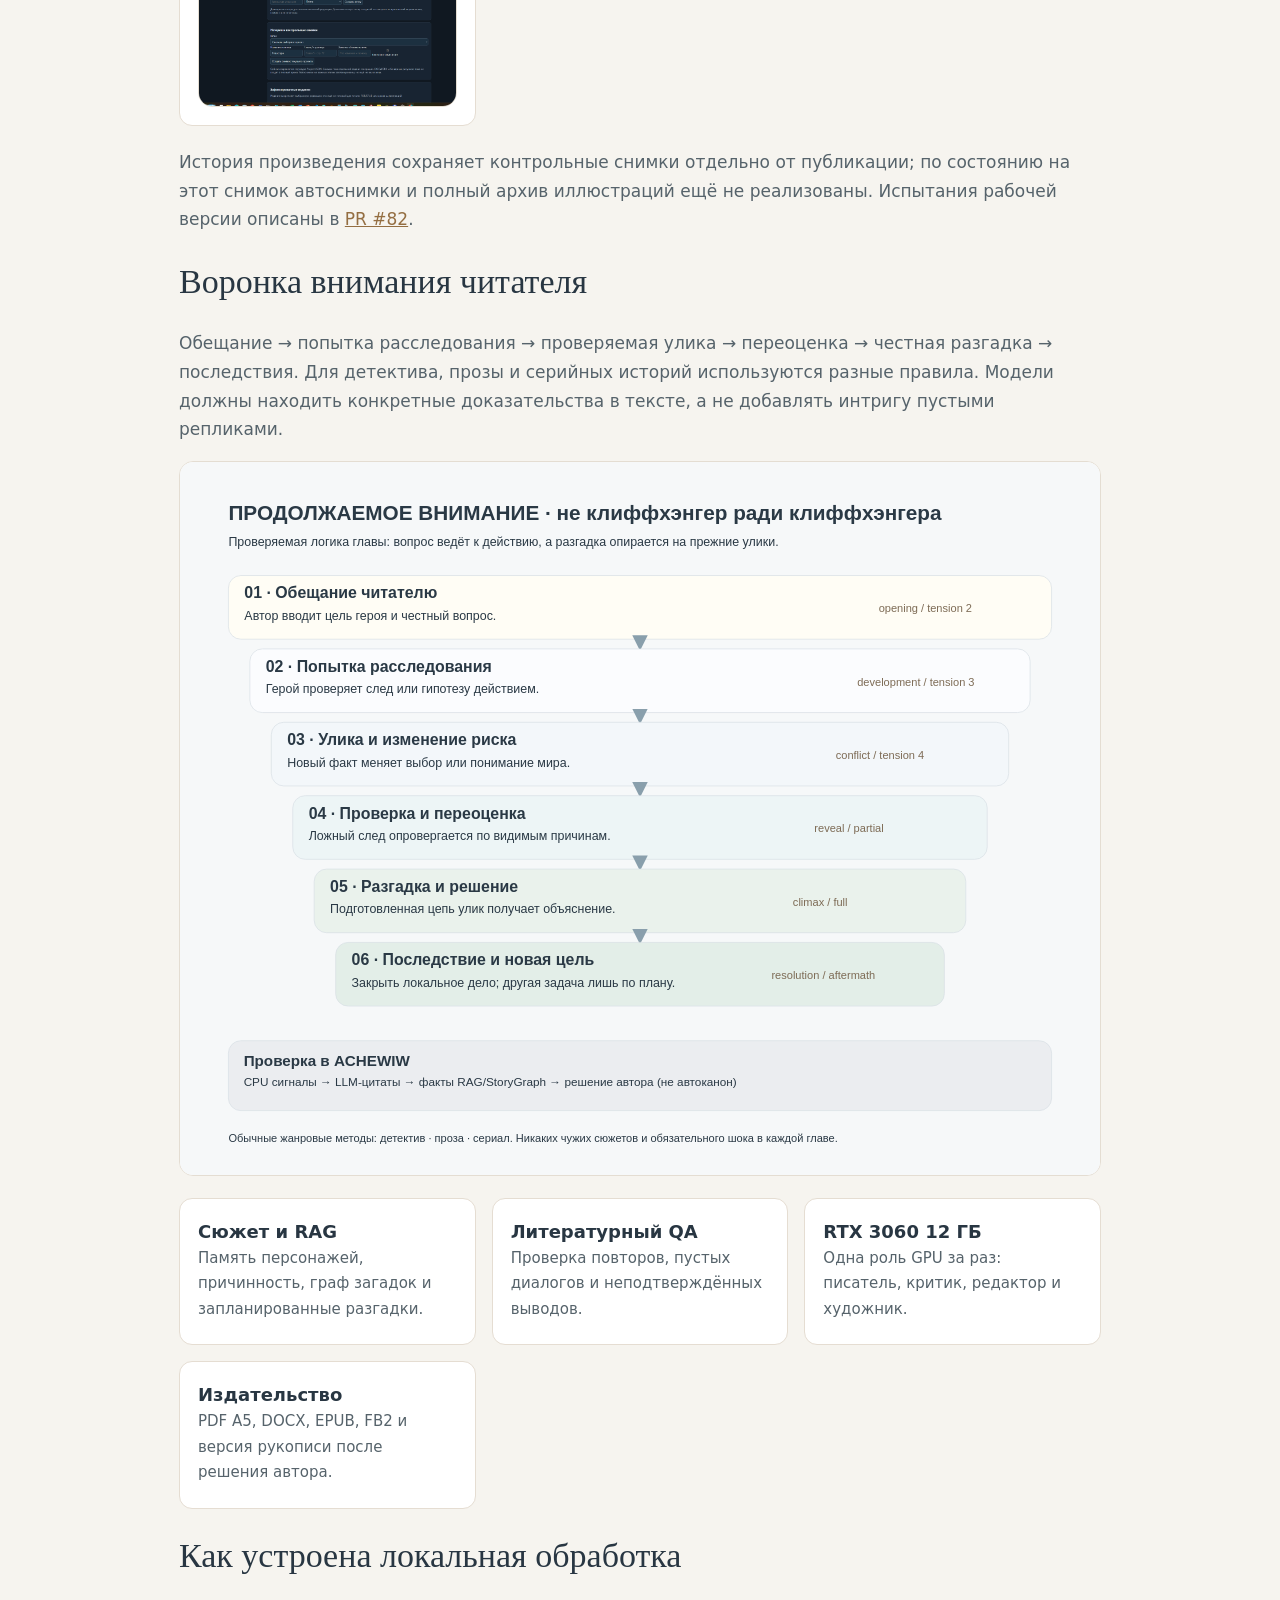
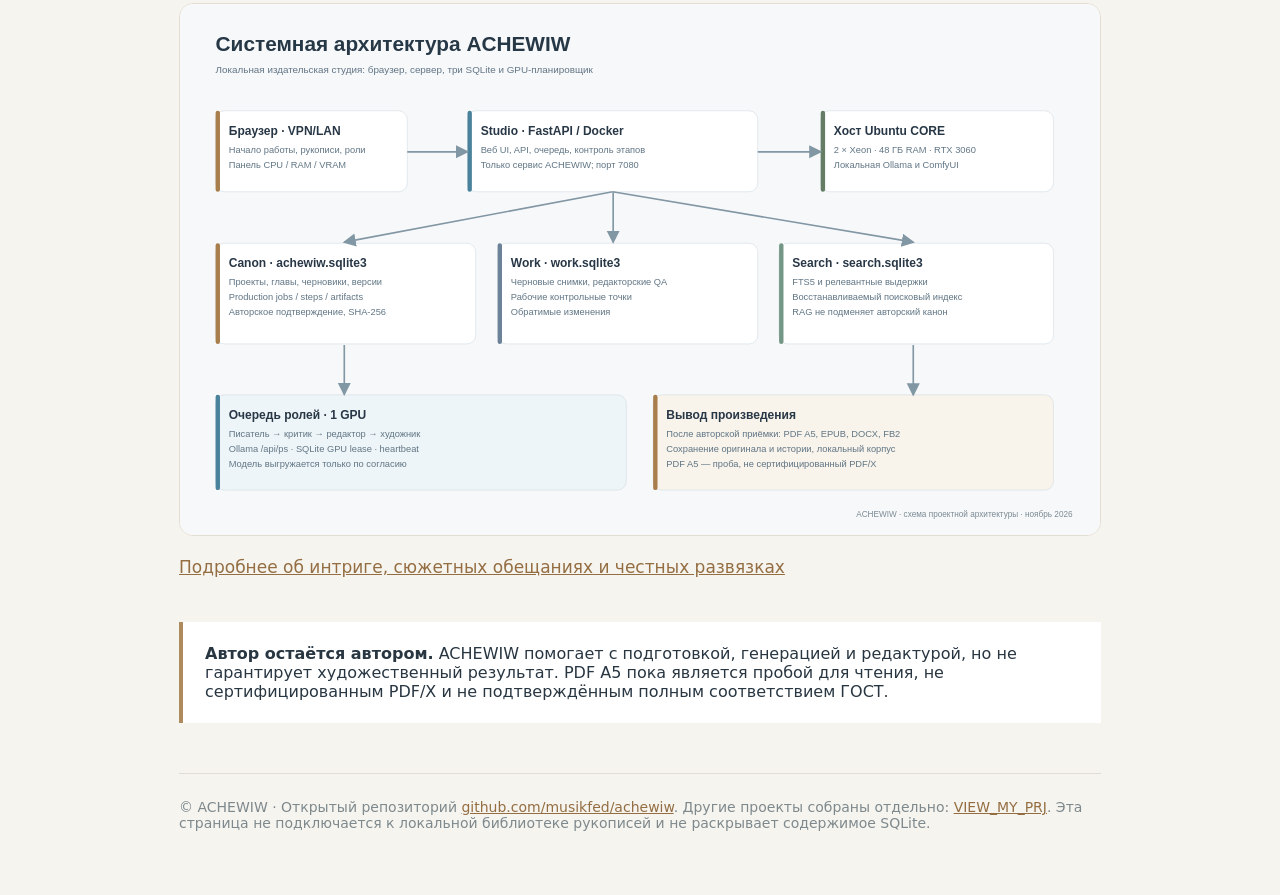
==== commit 934b1037: "docs: publish authentic Studio interface and publication history gallery" ====
--- a/docs/index.html
+++ b/docs/index.html
@@ -57,9 +57,16 @@
     <a href="https://github.com/musikfed/achewiw/blob/main/docs/CONVEYOR-RTX3060-RU.md">Как работает конвейер</a>
     <a href="https://github.com/musikfed/achewiw/issues">Предложить улучшение</a>
   </div>
-  <h2>Настоящая стартовая страница — без случайно открытой книги</h2>
-  <p>Здесь показан демонстрационный макет пустой библиотеки. Текст и изображения личных произведений не публикуются в этом разделе.</p>
-  <img src="media/achewiw-home.svg" alt="Главная ACHEWIW: выбор мастерской, пустая библиотека, создание книги с нуля" width="1600" height="900" loading="lazy">
+  <h2>Реальный интерфейс ACHEWIW Studio</h2>
+  <p>Снимки работающей локальной студии от 25 ноября 2026 года: главная страница, редакционное задание, чаты генерации и редактуры. Публичный сайт показывает только изображения; к локальному серверу, рукописям и API он не подключается.</p>
+  <img src="screenshots/02-studio-home-20261125.png" alt="Реальная главная страница ACHEWIW Studio и мониторинг сервера" loading="lazy">
+  <div class="grid">
+    <article><h3>Редакционное задание</h3><img src="screenshots/06-book-brief-20261125.png" alt="Форма редакционного задания книги" loading="lazy"></article>
+    <article><h3>Чат генерации</h3><img src="screenshots/05-generation-chat-20261125.png" alt="Чат генерации и распределения работы по этапам" loading="lazy"></article>
+    <article><h3>Чат редактуры</h3><img src="screenshots/03-editorial-chat-20261125.png" alt="Редакторский чат и выбор снимка рукописи" loading="lazy"></article>
+    <article><h3>История произведения</h3><img src="screenshots/01-publication-history-20261125.png" alt="История произведения: альтернативные редакции, контрольные снимки и зафиксированные издания" loading="lazy"></article>
+  </div>
+  <p>История произведения сохраняет контрольные снимки отдельно от публикации; по состоянию на этот снимок автоснимки и полный архив иллюстраций ещё не реализованы. Испытания рабочей версии описаны в <a href="https://github.com/musikfed/achewiw/pull/82">PR #82</a>.</p>
   <h2>Воронка внимания читателя</h2>
   <p>Обещание → попытка расследования → проверяемая улика → переоценка → честная разгадка → последствия. Для детектива, прозы и серийных историй используются разные правила. Модели должны находить конкретные доказательства в тексте, а не добавлять интригу пустыми репликами.</p>
   <img src="architecture/architecture-reader-attention.svg" alt="Воронка читательского внимания: крючок, улика, расследование, развязка и последствия" width="1330" height="1030" loading="lazy">
